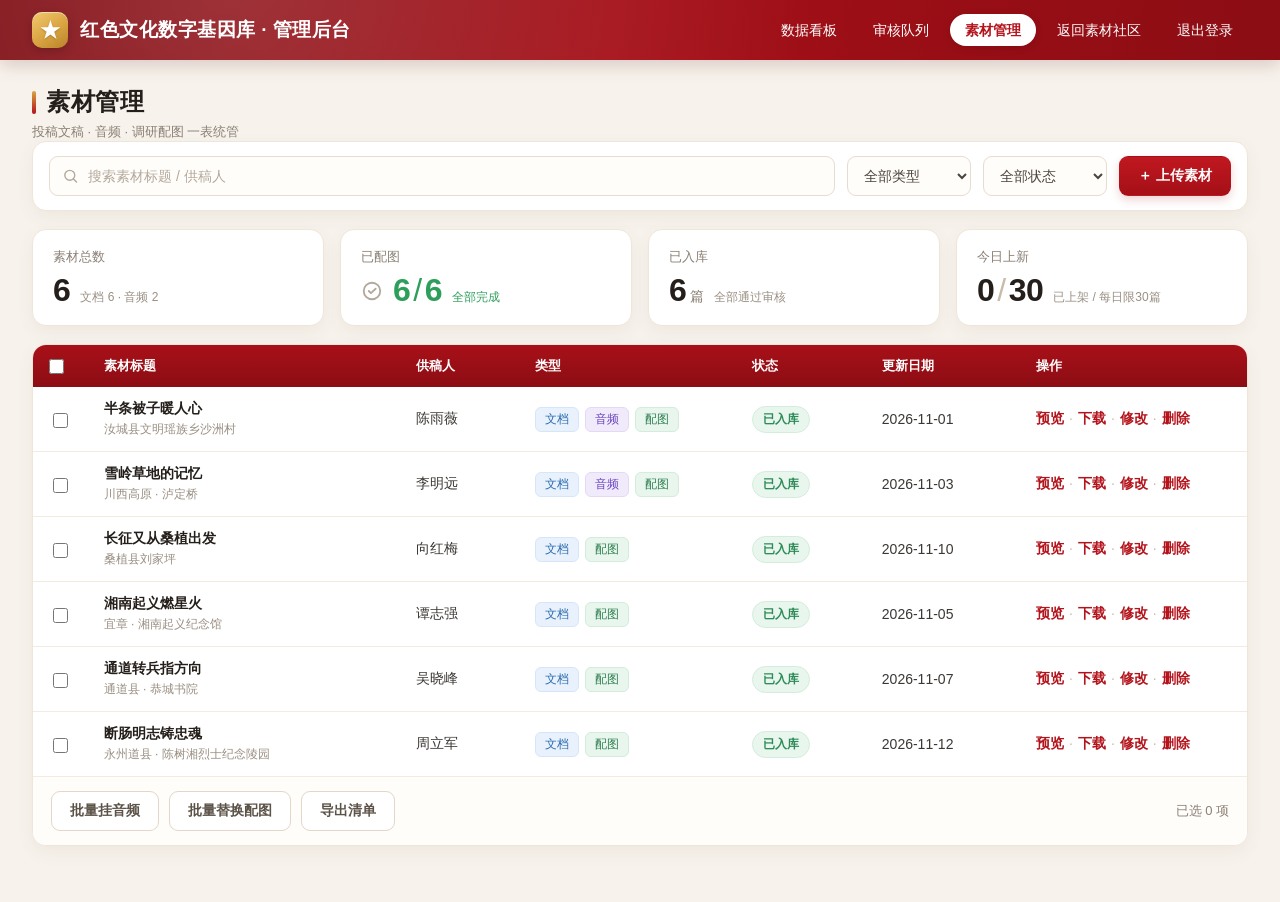
==== admin-materials.html @ f4196d47 "更新后台管理页" ====
<!DOCTYPE html>
<html lang="zh-CN">
<head>
  <meta charset="UTF-8">
  <meta name="viewport" content="width=device-width, initial-scale=1.0">
  <title>素材管理 · 管理后台 · 红色文化数字基因库</title>
  <link rel="stylesheet" href="css/common.css">
  <link rel="stylesheet" href="css/admin.css">
</head>
<body class="admin-body">
  <!-- 顶部导航 -->
  <header class="top-bar admin-top-bar">
    <div class="logo">
      <span class="logo-mark" aria-hidden="true">★</span>
      <span class="logo-text">红色文化数字基因库 · 管理后台</span>
    </div>
    <nav class="nav admin-nav" aria-label="后台导航">
      <a href="admin.html">数据看板</a>
      <a href="javascript:;" class="nav-placeholder" data-admin-notice="审核队列功能将在后续版本开放，暂不跳转页面。" aria-disabled="true" title="暂未开放">审核队列</a>
      <a href="admin-materials.html" class="active" aria-current="page">素材管理</a>
      <a href="index.html">返回素材社区</a>
      <a href="javascript:;" class="nav-placeholder" data-admin-notice="演示版免登录，无需退出。" aria-disabled="true" title="暂未开放">退出登录</a>
    </nav>
  </header>

  <main class="admin-main">
    <!-- 素材管理 -->
    <section id="materials" class="admin-section" aria-labelledby="materials-title">
      <div class="section-head">
        <div>
          <h1 id="materials-title">素材管理</h1>
          <p class="section-desc">投稿文稿 · 音频 · 调研配图 一表统管</p>
        </div>
      </div>

      <!-- 筛选工具栏 -->
      <div class="filter-bar" role="search" aria-label="素材筛选">
        <div class="filter-search">
          <svg class="filter-search-icon" viewBox="0 0 24 24" fill="none" stroke="currentColor"
               stroke-width="2" stroke-linecap="round" aria-hidden="true">
            <circle cx="11" cy="11" r="7"/>
            <path d="m16.5 16.5 4 4"/>
          </svg>
          <input id="material-search" name="keyword" type="search"
                 placeholder="搜索素材标题 / 供稿人" aria-label="搜索素材标题或供稿人" autocomplete="off">
        </div>
        <select id="material-type-filter" name="type" class="filter-select" aria-label="按素材类型筛选">
          <option value="all">全部类型</option>
          <option value="文档">文档</option>
          <option value="音频">音频</option>
          <option value="配图">配图</option>
        </select>
        <select id="material-status-filter" name="status" class="filter-select" aria-label="按素材状态筛选">
          <option value="all">全部状态</option>
          <option value="已入库">已入库</option>
          <option value="待审核">待审核</option>
        </select>
        <div class="filter-actions">
          <button type="button" class="btn btn-red" id="upload-open">＋ 上传素材</button>
        </div>
      </div>

      <!-- 概览卡 -->
      <section class="overview-grid" aria-label="素材概览">
        <article class="overview-card">
          <p class="overview-label">素材总数</p>
          <div class="overview-main">
            <p class="overview-value" id="overview-total">6</p>
            <p class="overview-note" id="overview-total-note">文档 6 · 音频 2</p>
          </div>
        </article>
        <article class="overview-card is-complete" id="overview-covered-card">
          <p class="overview-label">已配图</p>
          <div class="overview-main">
            <span class="overview-icon" aria-hidden="true">
              <svg viewBox="0 0 24 24" fill="none" stroke="currentColor" stroke-width="2"
                   stroke-linecap="round" stroke-linejoin="round">
                <circle cx="12" cy="12" r="9"/>
                <path d="m8.5 12 2.3 2.3L16 9.5"/>
              </svg>
            </span>
            <p class="overview-value"><span id="overview-covered-count">6</span><span class="overview-sep">/</span><span id="overview-covered-total">6</span></p>
            <p class="overview-note" id="overview-covered-note">全部完成</p>
          </div>
        </article>
        <article class="overview-card">
          <p class="overview-label">已入库</p>
          <div class="overview-main">
            <p class="overview-value"><span id="overview-stored">6</span><span class="overview-unit">篇</span></p>
            <p class="overview-note">全部通过审核</p>
          </div>
        </article>
        <article class="overview-card">
          <p class="overview-label">今日上新</p>
          <div class="overview-main">
            <p class="overview-value"><span id="overview-daily">0</span><span class="overview-sep">/</span>30</p>
            <p class="overview-note">已上架 / 每日限30篇</p>
          </div>
        </article>
      </section>

      <!-- 素材列表 -->
      <div class="list-panel">
        <div class="table-wrap">
          <table class="table list-table">
            <thead>
              <tr>
                <th scope="col" class="col-check">
                  <input type="checkbox" id="material-check-all" aria-label="全选素材">
                </th>
                <th scope="col" class="col-title">素材标题</th>
                <th scope="col" class="col-author">供稿人</th>
                <th scope="col" class="col-type">类型</th>
                <th scope="col" class="col-status">状态</th>
                <th scope="col" class="col-date">更新日期</th>
                <th scope="col" class="col-actions">操作</th>
              </tr>
            </thead>
            <!-- 静态示意数据，接入 js/admin.js 后由脚本覆盖 -->
            <tbody id="material-tbody">
              <tr data-id="1">
                <td class="col-check">
                  <input type="checkbox" class="row-check" aria-label="选择素材《半条被子暖人心》">
                </td>
                <td>
                  <span class="material-main">半条被子暖人心</span>
                  <span class="material-sub">汝城县文明瑶族乡沙洲村</span>
                </td>
                <td>陈雨薇</td>
                <td>
                  <span class="type-chip type-doc">文档</span>
                  <span class="type-chip type-audio">音频</span>
                  <span class="type-chip type-image">配图</span>
                </td>
                <td><span class="status-chip status-stored">已入库</span></td>
                <td>2026-11-01</td>
                <td class="row-actions">
                  <a href="detail.html?id=1" target="_blank" rel="noopener">预览</a>
                  <span class="action-sep" aria-hidden="true">·</span>
                  <a href="assets/docs/01_bantiaobeizi.doc">下载</a>
                </td>
              </tr>
              <tr data-id="2">
                <td class="col-check">
                  <input type="checkbox" class="row-check" aria-label="选择素材《雪岭草地的记忆》">
                </td>
                <td>
                  <span class="material-main">雪岭草地的记忆</span>
                  <span class="material-sub">川西高原 · 泸定桥</span>
                </td>
                <td>李明远</td>
                <td>
                  <span class="type-chip type-doc">文档</span>
                  <span class="type-chip type-audio">音频</span>
                  <span class="type-chip type-image">配图</span>
                </td>
                <td><span class="status-chip status-stored">已入库</span></td>
                <td>2026-11-03</td>
                <td class="row-actions">
                  <a href="detail.html?id=2" target="_blank" rel="noopener">预览</a>
                  <span class="action-sep" aria-hidden="true">·</span>
                  <a href="assets/docs/02_ludingqiao.docx">下载</a>
                </td>
              </tr>
              <tr data-id="3">
                <td class="col-check">
                  <input type="checkbox" class="row-check" aria-label="选择素材《长征又从桑植出发》">
                </td>
                <td>
                  <span class="material-main">长征又从桑植出发</span>
                  <span class="material-sub">桑植县刘家坪</span>
                </td>
                <td>向红梅</td>
                <td>
                  <span class="type-chip type-doc">文档</span>
                  <span class="type-chip type-image">配图</span>
                </td>
                <td><span class="status-chip status-stored">已入库</span></td>
                <td>2026-11-10</td>
                <td class="row-actions">
                  <a href="detail.html?id=3" target="_blank" rel="noopener">预览</a>
                  <span class="action-sep" aria-hidden="true">·</span>
                  <a href="assets/docs/03_sangzhi.docx">下载</a>
                </td>
              </tr>
              <tr data-id="4">
                <td class="col-check">
                  <input type="checkbox" class="row-check" aria-label="选择素材《湘南起义燃星火》">
                </td>
                <td>
                  <span class="material-main">湘南起义燃星火</span>
                  <span class="material-sub">宜章 · 湘南起义纪念馆</span>
                </td>
                <td>谭志强</td>
                <td>
                  <span class="type-chip type-doc">文档</span>
                  <span class="type-chip type-image">配图</span>
                </td>
                <td><span class="status-chip status-stored">已入库</span></td>
                <td>2026-11-05</td>
                <td class="row-actions">
                  <a href="detail.html?id=4" target="_blank" rel="noopener">预览</a>
                  <span class="action-sep" aria-hidden="true">·</span>
                  <a href="assets/docs/04_xiangnan.docx">下载</a>
                </td>
              </tr>
              <tr data-id="5">
                <td class="col-check">
                  <input type="checkbox" class="row-check" aria-label="选择素材《通道转兵指方向》">
                </td>
                <td>
                  <span class="material-main">通道转兵指方向</span>
                  <span class="material-sub">通道县 · 恭城书院</span>
                </td>
                <td>吴晓峰</td>
                <td>
                  <span class="type-chip type-doc">文档</span>
                  <span class="type-chip type-image">配图</span>
                </td>
                <td><span class="status-chip status-stored">已入库</span></td>
                <td>2026-11-07</td>
                <td class="row-actions">
                  <a href="detail.html?id=5" target="_blank" rel="noopener">预览</a>
                  <span class="action-sep" aria-hidden="true">·</span>
                  <a href="assets/docs/05_tongdao.docx">下载</a>
                </td>
              </tr>
              <tr data-id="6">
                <td class="col-check">
                  <input type="checkbox" class="row-check" aria-label="选择素材《断肠明志铸忠魂》">
                </td>
                <td>
                  <span class="material-main">断肠明志铸忠魂</span>
                  <span class="material-sub">永州道县 · 陈树湘烈士纪念陵园</span>
                </td>
                <td>周立军</td>
                <td>
                  <span class="type-chip type-doc">文档</span>
                  <span class="type-chip type-image">配图</span>
                </td>
                <td><span class="status-chip status-stored">已入库</span></td>
                <td>2026-11-12</td>
                <td class="row-actions">
                  <a href="detail.html?id=6" target="_blank" rel="noopener">预览</a>
                  <span class="action-sep" aria-hidden="true">·</span>
                  <a href="assets/docs/06_chenshuxiang.docx">下载</a>
                </td>
              </tr>
            </tbody>
          </table>
        </div>

        <div class="list-footer">
          <div class="bulk-actions">
            <button type="button" class="btn btn-outline" id="batch-audio">批量挂音频</button>
            <button type="button" class="btn btn-outline" id="batch-cover">批量替换配图</button>
            <button type="button" class="btn btn-outline" id="export-list">导出清单</button>
          </div>
          <span class="selection-count" id="selected-count" aria-live="polite">已选 0 项</span>
        </div>
      </div>
    </section>
  </main>

  <!-- 上传素材弹窗 -->
  <div class="modal" id="upload-modal" hidden>
    <div class="modal-backdrop" data-close-modal></div>
    <div class="modal-dialog" role="dialog" aria-modal="true" aria-labelledby="upload-modal-title">
      <div class="modal-head">
        <h2 id="upload-modal-title">上传素材</h2>
        <button type="button" class="modal-close" id="upload-close" aria-label="关闭上传素材弹窗">×</button>
      </div>

      <form class="modal-body upload-form" id="upload-form" novalidate>
        <div class="form-grid">
          <div class="form-field form-field-full">
            <label for="upload-title">标题</label>
            <input id="upload-title" name="title" type="text" maxlength="60" placeholder="请输入素材标题" aria-describedby="upload-title-error">
            <p class="field-error" id="upload-title-error" role="alert" hidden></p>
          </div>

          <div class="form-field">
            <label for="upload-author">供稿人</label>
            <input id="upload-author" name="author" type="text" maxlength="30" placeholder="请输入供稿人姓名">
          </div>

          <div class="form-field">
            <label for="upload-series">系列</label>
            <input id="upload-series" name="series" type="text" maxlength="30" placeholder="如：革命文物系列">
          </div>

          <div class="form-field">
            <label for="upload-date">日期</label>
            <input id="upload-date" name="date" type="date">
          </div>

          <div class="form-field">
            <label for="upload-location">地点</label>
            <input id="upload-location" name="location" type="text" maxlength="60" placeholder="请输入素材所在地点">
          </div>

          <div class="form-field form-field-full">
            <label for="upload-tags">标签</label>
            <input id="upload-tags" name="tags" type="text" maxlength="100"
                   placeholder="多个标签用逗号分隔，如：长征, 旧址">
          </div>

          <div class="form-field form-field-full">
            <label for="upload-intro">简介</label>
            <textarea id="upload-intro" name="intro" rows="4" maxlength="2000"
                      placeholder="请填写素材简介"></textarea>
          </div>

          <div class="form-field form-field-full">
            <label for="upload-cover">配图</label>
            <input id="upload-cover" name="cover" type="file" accept="image/*" aria-describedby="upload-cover-error">
            <p class="field-hint">支持 JPG、PNG 等图片格式，单文件不超过 20MB；列表使用压缩封面，原图另存用于下载。</p>
            <p class="field-error" id="upload-cover-error" role="alert" hidden></p>
            <div class="cover-preview" id="upload-cover-preview" hidden>
              <img id="upload-cover-image" alt="素材配图预览">
            </div>
          </div>

          <fieldset class="form-field form-field-full type-options">
            <legend>类型</legend>
            <label class="type-option">
              <input type="checkbox" id="upload-type-doc" name="type" value="文档">
              文档
            </label>
            <label class="type-option">
              <input type="checkbox" id="upload-type-audio" name="type" value="音频">
              音频
            </label>
            <label class="type-option">
              <input type="checkbox" id="upload-type-image" name="type" value="配图">
              配图
            </label>
          </fieldset>

          <div class="form-field form-field-full" id="upload-audio-field" hidden>
            <label for="upload-audio">音频附件</label>
            <input id="upload-audio" name="audio" type="file" accept="audio/*"
                   aria-describedby="upload-audio-hint upload-audio-error">
            <p class="field-hint" id="upload-audio-hint">支持 MP3、WAV 等音频，单文件不超过 20MB；音频仅上传存储，暂不提供后台下载。</p>
            <p class="attachment-current" id="upload-audio-current" hidden></p>
            <p class="field-error" id="upload-audio-error" role="alert" hidden></p>
          </div>

          <div class="form-field form-field-full" id="upload-doc-field" hidden>
            <label for="upload-doc">文档附件</label>
            <input id="upload-doc" name="doc" type="file"
                   accept=".doc,.docx,.pdf,.txt,.md,.ppt,.pptx,.xls,.xlsx"
                   aria-describedby="upload-doc-hint upload-doc-error">
            <p class="field-hint" id="upload-doc-hint">支持 DOC/DOCX、PDF、TXT 等文档，单文件不超过 20MB。</p>
            <p class="attachment-current" id="upload-doc-current" hidden></p>
            <p class="field-error" id="upload-doc-error" role="alert" hidden></p>
          </div>
        </div>

        <p class="form-error" id="upload-error" role="alert" hidden></p>

        <div class="modal-actions">
          <button type="button" class="btn btn-outline" id="upload-cancel">取消</button>
          <button type="submit" class="btn btn-green" id="upload-submit">确认上传</button>
        </div>
      </form>
    </div>
  </div>

  <script src="js/data.js"></script>
  <script src="js/front-common.js"></script>
  <script src="js/admin.js"></script>
</body>
</html>
---- css/common.css ----
/* ============================================
   红色文化数字基因库 · 公共样式
   前台首页 / 详情页 / 管理后台 共用本文件
   配色、字号、卡片样式统一在此修改
   ============================================ */

:root {
  /* 主色（参考图深红标题栏） */
  --main-red: #b3131b;
  --main-red-dark: #8c0d14;
  --gold: #d9a441;
  /* 背景 */
  --bg: #f7f3ec;
  --card-bg: #ffffff;
  --tag-bg: #fbe9ea;
  --tag-text: #b3131b;
  /* 文字 */
  --text-main: #2b2b2b;
  --text-sub: #7a7a7a;
  /* 按钮 */
  --btn-green: #2e9e5b;
  --border: #e8e0d4;
  /* 圆角与间距 */
  --radius: 12px;
  --radius-sm: 8px;
  /* 字号 */
  --font-title: 22px;
  --font-subtitle: 16px;
  --font-body: 14px;
  --font-tag: 12px;
}

* { margin: 0; padding: 0; box-sizing: border-box; }

body {
  font-family: "Microsoft YaHei", "PingFang SC", sans-serif;
  background: var(--bg);
  color: var(--text-main);
  font-size: var(--font-body);
}

/* 顶部导航栏（红底） */
.top-bar {
  background: linear-gradient(90deg, var(--main-red-dark), var(--main-red));
  color: #fff;
  padding: 16px 32px;
  display: flex;
  align-items: center;
  justify-content: space-between;
}
.top-bar .logo {
  display: flex;
  align-items: center;
  gap: 10px;
  font-size: var(--font-title);
  font-weight: bold;
}
.top-bar .nav { display: flex; gap: 28px; }
.top-bar .nav a { color: #fff; text-decoration: none; font-size: var(--font-subtitle); }
.top-bar .nav a.active {
  background: rgba(255,255,255,.18);
  border-radius: 20px;
  padding: 6px 16px;
}

/* 通用卡片 */
.card {
  background: var(--card-bg);
  border-radius: var(--radius);
  box-shadow: 0 2px 10px rgba(0,0,0,.06);
  overflow: hidden;
}

/* 素材卡片 */
.material-card { cursor: pointer; }
.material-card .cover { width: 100%; height: 180px; object-fit: cover; }
.material-card .info { padding: 12px 14px; }
.material-card .title { font-size: var(--font-subtitle); font-weight: bold; margin-bottom: 8px; }
.material-card .tags { display: flex; gap: 6px; flex-wrap: wrap; margin-bottom: 8px; }
.material-card .tag {
  background: var(--tag-bg);
  color: var(--tag-text);
  font-size: var(--font-tag);
  padding: 3px 10px;
  border-radius: var(--radius-sm);
}
.material-card .meta { color: var(--text-sub); font-size: var(--font-tag); display: flex; gap: 14px; }

/* 按钮 */
.btn { border: none; border-radius: var(--radius-sm); padding: 10px 20px; cursor: pointer; font-size: var(--font-body); }
.btn-red { background: var(--main-red); color: #fff; }
.btn-green { background: var(--btn-green); color: #fff; }
.btn-gold { background: var(--gold); color: #fff; }

/* 表格（后台素材管理） */
.table { width: 100%; border-collapse: collapse; background: var(--card-bg); border-radius: var(--radius); overflow: hidden; }
.table th { background: var(--main-red); color: #fff; padding: 12px; font-size: var(--font-body); }
.table td { padding: 12px; border-bottom: 1px solid var(--border); }
---- css/admin.css ----
/* ============================================
   红色文化数字基因库 · 管理后台样式
   数据看板 admin.html / 素材管理 admin-materials.html 共用
   配色变量优先复用 css/common.css
   ============================================ */

:root {
  --admin-ink: #241f1b;
  --admin-text: #3b3733;
  --admin-muted: #8a7f74;
  --admin-line: #f2ebe2;
  --admin-panel-border: #efe6da;
  --admin-soft-bg: #fffdfa;
  --admin-shadow: 0 6px 18px rgba(90, 40, 20, .06);
}

/* ---------- 页面基础 ---------- */
.admin-body {
  background: var(--bg);
  color: var(--admin-text);
  -webkit-font-smoothing: antialiased;
}

/* ---------- 顶部导航 ---------- */
.admin-top-bar {
  position: sticky;
  top: 0;
  z-index: 30;
  padding: 12px 32px;
  gap: 24px;
  background:
    radial-gradient(circle at 18% -40%, rgba(255, 255, 255, .16), transparent 55%),
    linear-gradient(100deg, #7c0910 0%, #a50f17 48%, #8c0d14 100%);
  box-shadow: 0 4px 18px rgba(90, 10, 16, .2);
}

.admin-top-bar .logo {
  min-width: 0;
  gap: 12px;
  font-size: 19px;
  font-weight: 700;
  letter-spacing: .5px;
}

.logo-mark {
  flex: none;
  display: grid;
  place-items: center;
  width: 36px;
  height: 36px;
  border-radius: 10px;
  background: linear-gradient(145deg, #f2c96f, #d9a441 55%, #b8842a);
  color: #fff;
  font-size: 20px;
  line-height: 1;
  text-shadow: 0 1px 2px rgba(120, 70, 0, .38);
  box-shadow: 0 3px 8px rgba(0, 0, 0, .18), inset 0 1px 0 rgba(255, 255, 255, .45);
}

.logo-text {
  overflow: hidden;
  white-space: nowrap;
  text-overflow: ellipsis;
}

.admin-top-bar .admin-nav {
  align-items: center;
  gap: 6px;
  flex-wrap: wrap;
}

.admin-top-bar .admin-nav a {
  padding: 8px 15px;
  border-radius: 999px;
  color: #fff;
  font-size: 14px;
  line-height: 1.2;
  transition: background .18s ease, color .18s ease;
}

.admin-top-bar .admin-nav a:hover {
  background: rgba(255, 255, 255, .14);
}

.admin-top-bar .admin-nav a.active {
  padding: 8px 15px;
  background: #fff;
  color: var(--main-red);
  font-weight: 700;
  box-shadow: 0 2px 8px rgba(0, 0, 0, .12);
}

.admin-nav .nav-placeholder {
  color: #fff;
  opacity: 1;
  cursor: default;
}

/* ---------- 主内容容器 ---------- */
.admin-main {
  width: 100%;
  max-width: 1280px;
  margin: 0 auto;
  padding: 28px 32px 56px;
}

.admin-section + .admin-section {
  margin-top: 34px;
}

.section-head {
  display: flex;
  align-items: flex-end;
  justify-content: space-between;
  gap: 16px;
}

.section-head h1,
.section-head h2 {
  position: relative;
  padding-left: 14px;
  font-size: 24px;
  font-weight: 800;
  line-height: 1.2;
  letter-spacing: .5px;
  color: var(--admin-ink);
}

.section-head h1::before,
.section-head h2::before {
  content: "";
  position: absolute;
  left: 0;
  top: 3px;
  bottom: 3px;
  width: 4px;
  border-radius: 3px;
  background: linear-gradient(180deg, var(--gold), var(--main-red));
}

.section-desc {
  margin-top: 6px;
  color: var(--admin-muted);
  font-size: 13px;
}

/* ---------- 指标卡（数据看板） ---------- */
.stat-grid {
  display: grid;
  grid-template-columns: repeat(4, minmax(0, 1fr));
  gap: 16px;
  margin: 18px 0 20px;
}

.stat-card {
  display: flex;
  align-items: center;
  gap: 14px;
  min-height: 98px;
  padding: 18px;
  background: #fff;
  border: 1px solid var(--admin-panel-border);
  border-radius: 14px;
  box-shadow: var(--admin-shadow);
}

.stat-icon {
  flex: none;
  display: grid;
  place-items: center;
  width: 46px;
  height: 46px;
  border-radius: 13px;
  color: #fff;
  box-shadow: inset 0 -2px 0 rgba(0, 0, 0, .1);
}

.stat-icon svg {
  width: 24px;
  height: 24px;
}

.icon-red { background: linear-gradient(145deg, #d32b31, #a50f17); }
.icon-gold { background: linear-gradient(145deg, #e9bb5e, #d9a441); }
.icon-green { background: linear-gradient(145deg, #3aa968, #24824d); }
.icon-blue { background: linear-gradient(145deg, #3b82c4, #2b6cb0); }
.icon-flame { background: linear-gradient(145deg, #f2c96f, #d9a441); }

.stat-body {
  min-width: 0;
}

.stat-value {
  font-size: 30px;
  font-weight: 800;
  line-height: 1.05;
  letter-spacing: -.5px;
  color: var(--admin-ink);
  font-variant-numeric: tabular-nums;
}

.stat-value-title {
  display: -webkit-box;
  overflow: hidden;
  -webkit-line-clamp: 2;
  -webkit-box-orient: vertical;
  font-size: 17px;
  font-weight: 700;
  line-height: 1.35;
  letter-spacing: 0;
}

.stat-label {
  margin-top: 6px;
  color: var(--admin-muted);
  font-size: 12.5px;
}

/* ---------- 看板主体 ---------- */
.dashboard-grid {
  display: grid;
  grid-template-columns: minmax(0, 1fr) 272px;
  gap: 18px;
  align-items: stretch;
}

.dashboard-side {
  display: grid;
  gap: 18px;
  min-width: 0;
  height: 100%;
}

.panel-chart {
  display: flex;
  flex-direction: column;
  height: 100%;
}

.panel-chart .chart-box {
  flex: 1 1 auto;
  display: flex;
  flex-direction: column;
  align-items: center;
  justify-content: center;
  gap: 14px;
  min-height: 0;
  padding: 12px 12px 16px;
}

.panel-chart .chart-box svg {
  width: 200px;
  height: 200px;
}

.panel-chart .chart-legend {
  display: flex;
  flex-wrap: wrap;
  justify-content: center;
  gap: 6px 14px;
}

/* ---------- 白色面板 ---------- */
.panel {
  overflow: hidden;
  background: #fff;
  border: 1px solid var(--admin-panel-border);
  border-radius: 14px;
  box-shadow: var(--admin-shadow);
}

.panel-head {
  display: flex;
  align-items: center;
  justify-content: space-between;
  gap: 12px;
  padding: 15px 20px;
  border-bottom: 1px solid var(--admin-line);
}

.panel-title {
  position: relative;
  padding-left: 12px;
  font-size: 16px;
  font-weight: 800;
  color: var(--admin-ink);
}

.panel-title::before {
  content: "";
  position: absolute;
  left: 0;
  top: 50%;
  width: 4px;
  height: 15px;
  border-radius: 2px;
  background: var(--main-red);
  transform: translateY(-50%);
}

.panel-note {
  color: var(--admin-muted);
  font-size: 12px;
}

/* ---------- 表格 ---------- */
.table-wrap {
  overflow-x: auto;
  -webkit-overflow-scrolling: touch;
}

.admin-body .table {
  width: 100%;
  border-collapse: collapse;
  border-radius: 0;
  background: #fff;
  overflow: visible;
}

.admin-body .table th {
  padding: 12px 16px;
  border: none;
  background: linear-gradient(180deg, #a81018, #8c0d14);
  color: #fff;
  font-size: 13px;
  font-weight: 600;
  text-align: left;
  white-space: nowrap;
}

.admin-body .table td {
  padding: 13px 16px;
  border-bottom: 1px solid var(--admin-line);
  color: var(--admin-text);
  font-size: 14px;
  vertical-align: middle;
}

.admin-body .table tbody tr:last-child td {
  border-bottom: none;
}

.admin-body .table tbody tr:hover {
  background: #fdf8f1;
}

.admin-body .table .num {
  text-align: center;
  font-variant-numeric: tabular-nums;
}

/* 热度表 */
.hot-table {
  min-width: 620px;
}

.hot-table .col-rank {
  width: 84px;
}

.hot-table .col-title {
  width: 42%;
}

.admin-body .table.hot-table th {
  padding: 15px 18px;
  font-size: 14px;
}

.admin-body .table.hot-table td {
  padding: 17px 18px;
  font-size: 15px;
}

.admin-body .table.hot-table .num {
  font-size: 15px;
}

.admin-body .table.hot-table .rank {
  color: #6f665d;
  font-weight: 600;
  white-space: nowrap;
}

.admin-body .table.hot-table .rank-top {
  color: var(--main-red);
  font-weight: 800;
}

.hot-title-cell {
  color: var(--admin-ink);
  font-weight: 600;
  white-space: nowrap;
}

.heat-value {
  color: #c2410c;
  font-weight: 800;
}

.th-flame {
  display: inline-flex;
  align-items: center;
  margin-right: 4px;
  color: #ffd28a;
  vertical-align: -2px;
}

.th-flame svg {
  width: 13px;
  height: 13px;
}

.trophy-icon {
  width: 19px;
  height: 19px;
  margin-left: 6px;
  color: var(--gold);
  vertical-align: -3px;
}

/* ---------- 图表 ---------- */
.chart-box {
  padding: 16px 16px 18px;
}

.chart-box svg text {
  font-family: inherit;
}

.chart-donut {
  display: flex;
  align-items: center;
  justify-content: center;
  gap: 12px;
  flex-wrap: wrap;
}

.chart-donut svg {
  flex: none;
  width: 160px;
  height: 160px;
}

.donut-track {
  fill: none;
  stroke: #f4ece2;
  stroke-width: 22;
}

.donut-seg {
  fill: none;
  stroke-width: 22;
  transform: rotate(-90deg);
  transform-origin: 90px 90px;
}

.donut-doc { stroke: var(--main-red); }
.donut-audio { stroke: var(--gold); }
.donut-image { stroke: var(--btn-green); }

.donut-center-main {
  fill: var(--admin-ink);
  font-size: 18px;
  font-weight: 800;
}

.donut-center-sub {
  fill: #9a8f83;
  font-size: 11px;
}

.chart-legend {
  display: grid;
  gap: 8px;
  margin: 0;
  padding: 0;
  list-style: none;
  color: #6f665d;
  font-size: 12px;
}

.chart-legend li {
  display: flex;
  align-items: center;
  gap: 7px;
}

.chart-legend b {
  margin-left: 2px;
  color: var(--admin-ink);
}

.legend-dot {
  display: inline-block;
  width: 8px;
  height: 8px;
  border-radius: 3px;
}

.chart-note {
  margin: 0;
  padding: 0 16px 14px;
  color: #9a8f83;
  font-size: 12px;
  line-height: 1.55;
}

.dot-doc { background: var(--main-red); }
.dot-audio { background: var(--gold); }
.dot-image { background: var(--btn-green); }

/* ---------- 素材管理：概览卡 ---------- */
.overview-grid {
  display: grid;
  grid-template-columns: repeat(4, minmax(0, 1fr));
  gap: 16px;
  margin: 0 0 18px;
}

.overview-card {
  padding: 18px 20px;
  background: #fff;
  border: 1px solid var(--admin-panel-border);
  border-radius: 14px;
  box-shadow: var(--admin-shadow);
}

.overview-label {
  color: var(--admin-muted);
  font-size: 13px;
}

.overview-main {
  display: flex;
  align-items: baseline;
  flex-wrap: wrap;
  gap: 10px;
  margin-top: 8px;
}

.overview-value {
  color: var(--admin-ink);
  font-size: 32px;
  font-weight: 800;
  line-height: 1.05;
  letter-spacing: -.5px;
  font-variant-numeric: tabular-nums;
}

.overview-icon {
  display: inline-flex;
  align-self: center;
  width: 22px;
  height: 22px;
  color: #b3a89b;
}

.overview-icon svg {
  width: 100%;
  height: 100%;
}

.overview-sep {
  margin: 0 3px;
  color: #c9bbaa;
  font-weight: 500;
}

.overview-unit {
  margin-left: 4px;
  color: var(--admin-muted);
  font-size: 14px;
  font-weight: 500;
}

.overview-note {
  color: #9a8f83;
  font-size: 12px;
}

.is-complete .overview-value,
.is-complete .overview-sep,
.is-complete .overview-note {
  color: var(--btn-green);
}

/* ---------- 素材管理：筛选栏 ---------- */
.filter-bar {
  display: flex;
  align-items: center;
  gap: 12px;
  flex-wrap: wrap;
  margin-bottom: 18px;
  padding: 14px 16px;
  background: #fff;
  border: 1px solid var(--admin-panel-border);
  border-radius: 14px;
  box-shadow: var(--admin-shadow);
}

.filter-search {
  position: relative;
  flex: 1 1 320px;
  min-width: 220px;
}

.filter-search-icon {
  position: absolute;
  left: 13px;
  top: 50%;
  width: 17px;
  height: 17px;
  color: #b3a89b;
  transform: translateY(-50%);
  pointer-events: none;
}

.filter-search input {
  width: 100%;
  height: 40px;
  padding: 0 14px 0 38px;
  border: 1px solid #e6dcd0;
  border-radius: 9px;
  background: var(--admin-soft-bg);
  color: var(--admin-text);
  font-size: 14px;
  font-family: inherit;
  outline: none;
  transition: border-color .18s ease, box-shadow .18s ease;
}

.filter-search input::placeholder {
  color: #b3a89b;
}

.filter-search input:focus {
  border-color: var(--main-red);
  box-shadow: 0 0 0 3px rgba(179, 19, 27, .1);
}

.filter-select {
  height: 40px;
  min-width: 124px;
  padding: 0 12px;
  border: 1px solid #e6dcd0;
  border-radius: 9px;
  background: var(--admin-soft-bg);
  color: #4b443c;
  font-size: 14px;
  font-family: inherit;
  cursor: pointer;
  outline: none;
  transition: border-color .18s ease, box-shadow .18s ease;
}

.filter-select:focus {
  border-color: var(--main-red);
  box-shadow: 0 0 0 3px rgba(179, 19, 27, .1);
}

.filter-actions {
  display: flex;
  margin-left: auto;
}

/* ---------- 素材管理：列表 ---------- */
.list-panel {
  overflow: hidden;
  background: #fff;
  border: 1px solid var(--admin-panel-border);
  border-radius: 14px;
  box-shadow: var(--admin-shadow);
}

.list-table {
  min-width: 1000px;
  table-layout: fixed;
}

.col-check {
  width: 52px;
  text-align: center;
}

.col-title {
  /* 约占表格总宽 30%（含勾选列 52px），供稿人表头从 30% 处开始 */
  width: 25.7%;
}

.col-author {
  width: 9.8%;
}

.col-type {
  /* 三枚标签同排预留 176px 内容宽度 */
  width: 17.9%;
}

.col-status {
  width: 10.7%;
}

.col-date {
  width: 12.7%;
}

.col-actions {
  /* 预览 · 下载 · 修改 · 删除 四项单行 */
  width: 18.7%;
}

.col-check input {
  width: 15px;
  height: 15px;
  margin: 0;
  accent-color: var(--main-red);
  cursor: pointer;
  vertical-align: middle;
}

.material-main {
  display: block;
  color: var(--admin-ink);
  font-weight: 600;
  overflow-wrap: anywhere;
}

.material-sub {
  display: block;
  margin-top: 3px;
  color: #9a8f83;
  font-size: 12px;
  overflow-wrap: anywhere;
}

.type-chip {
  display: inline-flex;
  align-items: center;
  margin: 2px 6px 2px 0;
  padding: 3px 9px;
  border: 1px solid transparent;
  border-radius: 6px;
  font-size: 12px;
  font-weight: 500;
  line-height: 1.4;
  white-space: nowrap;
}

.type-chip:last-child {
  margin-right: 0;
}

.type-doc {
  background: #e9f2fc;
  border-color: #d6e6fa;
  color: #2b6cb0;
}

.type-audio {
  background: #f1eafb;
  border-color: #e4d8f7;
  color: #6b46c1;
}

.type-image {
  background: #e8f6ee;
  border-color: #d3ecdc;
  color: #2e7d4f;
}

.status-chip {
  display: inline-flex;
  align-items: center;
  padding: 4px 10px;
  border: 1px solid transparent;
  border-radius: 999px;
  font-size: 12px;
  font-weight: 600;
  white-space: nowrap;
}

.status-stored {
  background: #e8f6ee;
  border-color: #d3ecdc;
  color: #2e8b57;
}

.status-pending {
  background: #fdf3e3;
  border-color: #f5e3c3;
  color: #b7791f;
}

.row-actions {
  white-space: nowrap;
}

.row-actions a {
  color: var(--main-red);
  font-weight: 600;
  text-decoration: none;
}

.row-actions a:hover {
  text-decoration: underline;
}

.action-sep {
  margin: 0 5px;
  color: #c9bbaa;
}

.action-disabled {
  color: #b9ada0;
  cursor: not-allowed;
}

.empty-row td {
  padding: 34px 16px;
  text-align: center;
  color: #9a8f83;
}

.list-footer {
  display: flex;
  align-items: center;
  justify-content: space-between;
  gap: 14px;
  padding: 14px 18px;
  border-top: 1px solid var(--admin-line);
  background: var(--admin-soft-bg);
}

.bulk-actions {
  display: flex;
  gap: 10px;
  flex-wrap: wrap;
}

.selection-count {
  color: var(--admin-muted);
  font-size: 13px;
  white-space: nowrap;
}

/* ---------- 按钮 ---------- */
.admin-body .btn {
  padding: 10px 18px;
  border: 1px solid transparent;
  border-radius: 9px;
  font-size: 14px;
  font-weight: 600;
  font-family: inherit;
  transition: background .18s ease, border-color .18s ease, color .18s ease, box-shadow .18s ease;
}

.admin-body .btn-red {
  background: linear-gradient(180deg, #c01820, #a50f17);
  color: #fff;
  box-shadow: 0 4px 10px rgba(165, 15, 23, .18);
}

.admin-body .btn-red:hover {
  background: linear-gradient(180deg, #cf1d26, #b3131b);
}

.admin-body .btn-green {
  background: linear-gradient(180deg, #39a96a, #2e8f56);
  color: #fff;
}

.admin-body .btn-green:hover {
  background: linear-gradient(180deg, #42b675, #2e9e5b);
}

.admin-body .btn-outline {
  background: #fff;
  border-color: #e2d7c8;
  color: #5b5248;
}

.admin-body .btn-outline:hover {
  border-color: var(--main-red);
  background: #fff8f7;
  color: var(--main-red);
}

.admin-body .btn:focus-visible,
.filter-select:focus-visible,
.modal-close:focus-visible {
  outline: 2px solid rgba(179, 19, 27, .45);
  outline-offset: 2px;
}

/* ---------- 上传素材弹窗 ---------- */
.modal {
  position: fixed;
  inset: 0;
  z-index: 100;
  display: flex;
  align-items: center;
  justify-content: center;
  padding: 24px;
}

.modal[hidden] {
  display: none;
}

.modal-backdrop {
  position: absolute;
  inset: 0;
  background: rgba(35, 12, 10, .55);
  -webkit-backdrop-filter: blur(2px);
  backdrop-filter: blur(2px);
}

.modal-dialog {
  position: relative;
  width: min(660px, 100%);
  max-height: 90vh;
  overflow: auto;
  background: #fff;
  border-radius: 16px;
  box-shadow: 0 28px 70px rgba(0, 0, 0, .3);
}

.modal-head {
  position: sticky;
  top: 0;
  z-index: 1;
  display: flex;
  align-items: center;
  justify-content: space-between;
  gap: 12px;
  padding: 18px 22px;
  background: #fff;
  border-bottom: 1px solid var(--admin-line);
}

.modal-head h2 {
  color: var(--admin-ink);
  font-size: 18px;
  font-weight: 800;
}

.modal-close {
  width: 32px;
  height: 32px;
  border: none;
  border-radius: 8px;
  background: #f6efe6;
  color: #7a7066;
  font-size: 20px;
  line-height: 1;
  cursor: pointer;
  transition: background .18s ease, color .18s ease;
}

.modal-close:hover {
  background: #f0e2e0;
  color: var(--main-red);
}

.modal-body {
  padding: 20px 22px 22px;
}

.form-grid {
  display: grid;
  grid-template-columns: repeat(2, minmax(0, 1fr));
  gap: 14px 16px;
}

.form-field {
  display: flex;
  flex-direction: column;
  gap: 6px;
  min-width: 0;
}

.form-field-full {
  grid-column: 1 / -1;
}

.form-field > label:not(.type-option) {
  color: #5b5248;
  font-size: 13px;
  font-weight: 600;
}

.form-field input[type="text"],
.form-field input[type="date"],
.form-field input[type="file"],
.form-field textarea {
  width: 100%;
  height: 40px;
  padding: 0 12px;
  border: 1px solid #e6dcd0;
  border-radius: 9px;
  background: var(--admin-soft-bg);
  color: var(--admin-text);
  font-size: 14px;
  font-family: inherit;
  outline: none;
  transition: border-color .18s ease, box-shadow .18s ease;
}

.form-field textarea {
  height: auto;
  min-height: 104px;
  padding: 10px 12px;
  line-height: 1.6;
  resize: vertical;
}

.form-field input[type="file"] {
  height: auto;
  padding: 9px 10px;
  border-style: dashed;
  background: #fbf7f0;
  cursor: pointer;
}

.form-field input:focus,
.form-field textarea:focus {
  border-color: var(--main-red);
  box-shadow: 0 0 0 3px rgba(179, 19, 27, .1);
}

.field-hint {
  margin: 0;
  color: #9a8f83;
  font-size: 12px;
}

.field-error {
  margin: 0;
  color: #b3131b;
  font-size: 12px;
  line-height: 1.5;
}

.field-error[hidden] {
  display: none;
}

.form-field[hidden] {
  display: none;
}

.attachment-current {
  margin: 0;
  color: #6f665d;
  font-size: 12px;
  line-height: 1.5;
  overflow-wrap: anywhere;
}

.attachment-current[hidden] {
  display: none;
}

.form-field input.is-invalid,
.form-field textarea.is-invalid {
  border-color: #b3131b;
  box-shadow: 0 0 0 3px rgba(179, 19, 27, .1);
}

.cover-preview {
  width: 160px;
  height: 104px;
  margin-top: 2px;
  overflow: hidden;
  border: 1px solid #e6dcd0;
  border-radius: 10px;
  background: #fbf7f0;
}

.cover-preview[hidden] {
  display: none;
}

.cover-preview img {
  display: block;
  width: 100%;
  height: 100%;
  object-fit: cover;
}

.form-error {
  margin: 12px 0 0;
  padding: 9px 12px;
  border: 1px solid #f0c9cc;
  border-radius: 8px;
  background: #fdf0f1;
  color: #b3131b;
  font-size: 13px;
  line-height: 1.5;
}

.form-error[hidden] {
  display: none;
}

.type-options {
  display: flex;
  flex-direction: row;
  flex-wrap: wrap;
  align-items: center;
  gap: 14px 22px;
  margin: 0;
  padding: 11px 14px;
  border: 1px solid #e6dcd0;
  border-radius: 10px;
  background: var(--admin-soft-bg);
}

.type-options legend {
  padding: 0 6px;
  color: #5b5248;
  font-size: 13px;
  font-weight: 600;
}

.type-option {
  display: inline-flex;
  align-items: center;
  gap: 7px;
  color: #4b443c;
  font-size: 13.5px;
  font-weight: 400;
  cursor: pointer;
}

.type-option input {
  width: 15px;
  height: 15px;
  margin: 0;
  accent-color: var(--main-red);
  cursor: pointer;
}

.modal-actions {
  display: flex;
  justify-content: flex-end;
  gap: 10px;
  margin-top: 20px;
  padding-top: 16px;
  border-top: 1px solid var(--admin-line);
}

/* ---------- 轻量提示条 ---------- */
.admin-toast {
  position: fixed;
  left: 50%;
  bottom: 36px;
  z-index: 200;
  max-width: min(520px, calc(100vw - 40px));
  padding: 12px 20px;
  border-radius: 10px;
  background: rgba(74, 18, 16, .94);
  color: #fff;
  font-size: 14px;
  line-height: 1.5;
  text-align: center;
  box-shadow: 0 12px 32px rgba(0, 0, 0, .22);
  opacity: 0;
  visibility: hidden;
  transform: translate(-50%, 10px);
  transition: opacity .2s ease, transform .2s ease, visibility .2s;
  pointer-events: none;
}

.admin-toast.is-visible {
  opacity: 1;
  visibility: visible;
  transform: translate(-50%, 0);
}

/* ---------- 响应式 ---------- */
@media (max-width: 1100px) {
  .admin-top-bar {
    padding: 12px 20px;
    flex-wrap: wrap;
  }

  .admin-main {
    padding: 22px 20px 44px;
  }

  .stat-grid,
  .overview-grid {
    grid-template-columns: repeat(2, minmax(0, 1fr));
  }

  .dashboard-grid {
    grid-template-columns: minmax(0, 1fr);
  }
}

@media (max-width: 720px) {
  .admin-top-bar {
    flex-direction: column;
    align-items: flex-start;
  }

  .admin-nav {
    width: 100%;
  }

  .stat-grid,
  .overview-grid,
  .dashboard-side {
    grid-template-columns: minmax(0, 1fr);
  }

  .section-head h1,
  .section-head h2 {
    font-size: 22px;
  }

  .filter-actions {
    width: 100%;
    margin-left: 0;
  }

  .filter-actions .btn {
    width: 100%;
  }

  .list-footer {
    flex-direction: column;
    align-items: flex-start;
  }

  .form-grid {
    grid-template-columns: minmax(0, 1fr);
  }

  .modal {
    padding: 12px;
  }
}
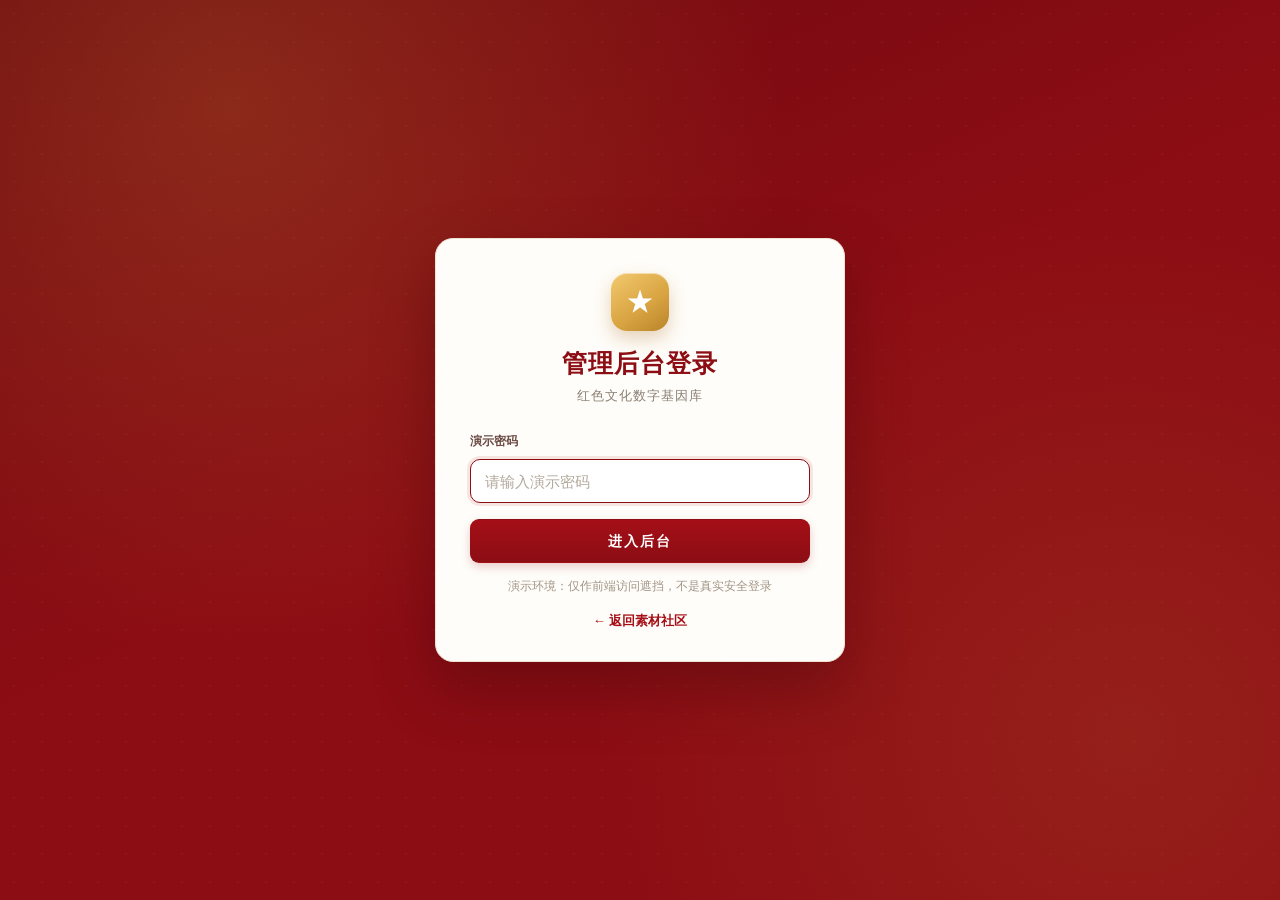
==== commit 37630318: "UI设计" ====
--- a/admin-materials.html
+++ b/admin-materials.html
@@ -7,33 +7,43 @@
   <link rel="stylesheet" href="css/common.css">
   <link rel="stylesheet" href="css/admin.css">
 </head>
-<body class="admin-body">
-  <!-- 顶部导航 -->
+<body class="admin-body admin-materials-body admin-locked">
   <header class="top-bar admin-top-bar">
-    <div class="logo">
-      <span class="logo-mark" aria-hidden="true">★</span>
-      <span class="logo-text">红色文化数字基因库 · 管理后台</span>
+    <div class="top-bar-inner">
+      <a class="logo" href="admin.html" aria-label="红色文化数字基因库管理后台">
+        <span class="logo-mark" aria-hidden="true">★</span>
+        <span class="logo-text">红色文化数字基因库 · 管理后台</span>
+      </a>
+      <nav class="nav admin-nav" aria-label="后台导航">
+        <a href="admin.html">数据看板</a>
+        <a href="admin-materials.html" class="active" aria-current="page">素材管理</a>
+        <a href="index.html">返回素材社区</a>
+      </nav>
     </div>
-    <nav class="nav admin-nav" aria-label="后台导航">
-      <a href="admin.html">数据看板</a>
-      <a href="javascript:;" class="nav-placeholder" data-admin-notice="审核队列功能将在后续版本开放，暂不跳转页面。" aria-disabled="true" title="暂未开放">审核队列</a>
-      <a href="admin-materials.html" class="active" aria-current="page">素材管理</a>
-      <a href="index.html">返回素材社区</a>
-      <a href="javascript:;" class="nav-placeholder" data-admin-notice="演示版免登录，无需退出。" aria-disabled="true" title="暂未开放">退出登录</a>
-    </nav>
   </header>
 
   <main class="admin-main">
-    <!-- 素材管理 -->
-    <section id="materials" class="admin-section" aria-labelledby="materials-title">
+    <section id="materials" class="admin-section materials-section" aria-labelledby="materials-title">
+      <div class="admin-hero-decor" aria-hidden="true">
+        <svg viewBox="0 0 1440 300" preserveAspectRatio="xMidYMax slice">
+          <path opacity=".08" fill="#8c0d14" d="M0 180 L180 96 L330 160 L500 72 L680 168 L850 104 L1010 176 L1190 82 L1330 156 L1440 104 L1440 300 L0 300 Z"/>
+          <g opacity=".1" fill="#b3131b">
+            <rect x="1236" y="82" width="5" height="118" rx="2"/>
+            <path d="M1241 86 L1308 100 L1241 120 Z"/>
+          </g>
+          <g opacity=".08" fill="#8c0d14">
+            <path d="M70 210 h82 v-14 h14 v14 h56 v-14 h14 v14 h82 v16 h-248 Z"/>
+            <path d="M1110 218 h76 v-13 h14 v13 h50 v-13 h14 v13 h76 v16 h-230 Z"/>
+          </g>
+        </svg>
+      </div>
       <div class="section-head">
         <div>
           <h1 id="materials-title">素材管理</h1>
-          <p class="section-desc">投稿文稿 · 音频 · 调研配图 一表统管</p>
-        </div>
-      </div>
-
-      <!-- 筛选工具栏 -->
+          <p class="section-desc">原始素材与本地投稿统一管理，统计口径与首页、详情页一致</p>
+        </div>
+      </div>
+
       <div class="filter-bar" role="search" aria-label="素材筛选">
         <div class="filter-search">
           <svg class="filter-search-icon" viewBox="0 0 24 24" fill="none" stroke="currentColor"
@@ -42,7 +52,7 @@
             <path d="m16.5 16.5 4 4"/>
           </svg>
           <input id="material-search" name="keyword" type="search"
-                 placeholder="搜索素材标题 / 供稿人" aria-label="搜索素材标题或供稿人" autocomplete="off">
+                 placeholder="搜索标题 / 供稿人 / 地点 / 标签" aria-label="搜索素材" autocomplete="off">
         </div>
         <select id="material-type-filter" name="type" class="filter-select" aria-label="按素材类型筛选">
           <option value="all">全部类型</option>
@@ -50,213 +60,69 @@
           <option value="音频">音频</option>
           <option value="配图">配图</option>
         </select>
-        <select id="material-status-filter" name="status" class="filter-select" aria-label="按素材状态筛选">
-          <option value="all">全部状态</option>
-          <option value="已入库">已入库</option>
-          <option value="待审核">待审核</option>
+        <select id="material-sort" name="sort" class="filter-select" aria-label="排序方式">
+          <option value="date">最新上传</option>
+          <option value="views">浏览量</option>
+          <option value="downloads">下载量</option>
+          <option value="heat">热度</option>
         </select>
         <div class="filter-actions">
           <button type="button" class="btn btn-red" id="upload-open">＋ 上传素材</button>
         </div>
       </div>
 
-      <!-- 概览卡 -->
       <section class="overview-grid" aria-label="素材概览">
         <article class="overview-card">
           <p class="overview-label">素材总数</p>
           <div class="overview-main">
-            <p class="overview-value" id="overview-total">6</p>
-            <p class="overview-note" id="overview-total-note">文档 6 · 音频 2</p>
-          </div>
-        </article>
-        <article class="overview-card is-complete" id="overview-covered-card">
-          <p class="overview-label">已配图</p>
-          <div class="overview-main">
-            <span class="overview-icon" aria-hidden="true">
-              <svg viewBox="0 0 24 24" fill="none" stroke="currentColor" stroke-width="2"
-                   stroke-linecap="round" stroke-linejoin="round">
-                <circle cx="12" cy="12" r="9"/>
-                <path d="m8.5 12 2.3 2.3L16 9.5"/>
-              </svg>
-            </span>
-            <p class="overview-value"><span id="overview-covered-count">6</span><span class="overview-sep">/</span><span id="overview-covered-total">6</span></p>
-            <p class="overview-note" id="overview-covered-note">全部完成</p>
-          </div>
-        </article>
-        <article class="overview-card">
-          <p class="overview-label">已入库</p>
-          <div class="overview-main">
-            <p class="overview-value"><span id="overview-stored">6</span><span class="overview-unit">篇</span></p>
-            <p class="overview-note">全部通过审核</p>
-          </div>
-        </article>
-        <article class="overview-card">
-          <p class="overview-label">今日上新</p>
-          <div class="overview-main">
-            <p class="overview-value"><span id="overview-daily">0</span><span class="overview-sep">/</span>30</p>
-            <p class="overview-note">已上架 / 每日限30篇</p>
-          </div>
+            <p class="overview-value" id="overview-total">0</p>
+          </div>
+          <p class="overview-note" id="overview-total-note">原始 0 · 投稿 0</p>
+        </article>
+        <article class="overview-card">
+          <p class="overview-label">今日上新 / 素材总量</p>
+          <div class="overview-main">
+            <p class="overview-value"><span id="overview-daily">0</span><span class="overview-sep"> / </span><span id="overview-daily-total">0</span></p>
+          </div>
+          <p class="overview-note">当天实际投稿数量</p>
+        </article>
+        <article class="overview-card">
+          <p class="overview-label">累计浏览量</p>
+          <div class="overview-main">
+            <p class="overview-value" id="overview-views">0</p>
+          </div>
+          <p class="overview-note">全部素材统计之和</p>
+        </article>
+        <article class="overview-card">
+          <p class="overview-label">累计下载量</p>
+          <div class="overview-main">
+            <p class="overview-value" id="overview-downloads">0</p>
+          </div>
+          <p class="overview-note">全部素材统计之和</p>
         </article>
       </section>
 
-      <!-- 素材列表 -->
       <div class="list-panel">
         <div class="table-wrap">
           <table class="table list-table">
             <thead>
               <tr>
-                <th scope="col" class="col-check">
-                  <input type="checkbox" id="material-check-all" aria-label="全选素材">
-                </th>
-                <th scope="col" class="col-title">素材标题</th>
+                <th scope="col" class="col-cover">缩略图</th>
+                <th scope="col" class="col-title">标题</th>
                 <th scope="col" class="col-author">供稿人</th>
+                <th scope="col" class="col-location">地点</th>
+                <th scope="col" class="col-date">日期</th>
                 <th scope="col" class="col-type">类型</th>
-                <th scope="col" class="col-status">状态</th>
-                <th scope="col" class="col-date">更新日期</th>
+                <th scope="col" class="col-num">浏览量</th>
+                <th scope="col" class="col-num">下载量</th>
                 <th scope="col" class="col-actions">操作</th>
               </tr>
             </thead>
-            <!-- 静态示意数据，接入 js/admin.js 后由脚本覆盖 -->
-            <tbody id="material-tbody">
-              <tr data-id="1">
-                <td class="col-check">
-                  <input type="checkbox" class="row-check" aria-label="选择素材《半条被子暖人心》">
-                </td>
-                <td>
-                  <span class="material-main">半条被子暖人心</span>
-                  <span class="material-sub">汝城县文明瑶族乡沙洲村</span>
-                </td>
-                <td>陈雨薇</td>
-                <td>
-                  <span class="type-chip type-doc">文档</span>
-                  <span class="type-chip type-audio">音频</span>
-                  <span class="type-chip type-image">配图</span>
-                </td>
-                <td><span class="status-chip status-stored">已入库</span></td>
-                <td>2026-11-01</td>
-                <td class="row-actions">
-                  <a href="detail.html?id=1" target="_blank" rel="noopener">预览</a>
-                  <span class="action-sep" aria-hidden="true">·</span>
-                  <a href="assets/docs/01_bantiaobeizi.doc">下载</a>
-                </td>
-              </tr>
-              <tr data-id="2">
-                <td class="col-check">
-                  <input type="checkbox" class="row-check" aria-label="选择素材《雪岭草地的记忆》">
-                </td>
-                <td>
-                  <span class="material-main">雪岭草地的记忆</span>
-                  <span class="material-sub">川西高原 · 泸定桥</span>
-                </td>
-                <td>李明远</td>
-                <td>
-                  <span class="type-chip type-doc">文档</span>
-                  <span class="type-chip type-audio">音频</span>
-                  <span class="type-chip type-image">配图</span>
-                </td>
-                <td><span class="status-chip status-stored">已入库</span></td>
-                <td>2026-11-03</td>
-                <td class="row-actions">
-                  <a href="detail.html?id=2" target="_blank" rel="noopener">预览</a>
-                  <span class="action-sep" aria-hidden="true">·</span>
-                  <a href="assets/docs/02_ludingqiao.docx">下载</a>
-                </td>
-              </tr>
-              <tr data-id="3">
-                <td class="col-check">
-                  <input type="checkbox" class="row-check" aria-label="选择素材《长征又从桑植出发》">
-                </td>
-                <td>
-                  <span class="material-main">长征又从桑植出发</span>
-                  <span class="material-sub">桑植县刘家坪</span>
-                </td>
-                <td>向红梅</td>
-                <td>
-                  <span class="type-chip type-doc">文档</span>
-                  <span class="type-chip type-image">配图</span>
-                </td>
-                <td><span class="status-chip status-stored">已入库</span></td>
-                <td>2026-11-10</td>
-                <td class="row-actions">
-                  <a href="detail.html?id=3" target="_blank" rel="noopener">预览</a>
-                  <span class="action-sep" aria-hidden="true">·</span>
-                  <a href="assets/docs/03_sangzhi.docx">下载</a>
-                </td>
-              </tr>
-              <tr data-id="4">
-                <td class="col-check">
-                  <input type="checkbox" class="row-check" aria-label="选择素材《湘南起义燃星火》">
-                </td>
-                <td>
-                  <span class="material-main">湘南起义燃星火</span>
-                  <span class="material-sub">宜章 · 湘南起义纪念馆</span>
-                </td>
-                <td>谭志强</td>
-                <td>
-                  <span class="type-chip type-doc">文档</span>
-                  <span class="type-chip type-image">配图</span>
-                </td>
-                <td><span class="status-chip status-stored">已入库</span></td>
-                <td>2026-11-05</td>
-                <td class="row-actions">
-                  <a href="detail.html?id=4" target="_blank" rel="noopener">预览</a>
-                  <span class="action-sep" aria-hidden="true">·</span>
-                  <a href="assets/docs/04_xiangnan.docx">下载</a>
-                </td>
-              </tr>
-              <tr data-id="5">
-                <td class="col-check">
-                  <input type="checkbox" class="row-check" aria-label="选择素材《通道转兵指方向》">
-                </td>
-                <td>
-                  <span class="material-main">通道转兵指方向</span>
-                  <span class="material-sub">通道县 · 恭城书院</span>
-                </td>
-                <td>吴晓峰</td>
-                <td>
-                  <span class="type-chip type-doc">文档</span>
-                  <span class="type-chip type-image">配图</span>
-                </td>
-                <td><span class="status-chip status-stored">已入库</span></td>
-                <td>2026-11-07</td>
-                <td class="row-actions">
-                  <a href="detail.html?id=5" target="_blank" rel="noopener">预览</a>
-                  <span class="action-sep" aria-hidden="true">·</span>
-                  <a href="assets/docs/05_tongdao.docx">下载</a>
-                </td>
-              </tr>
-              <tr data-id="6">
-                <td class="col-check">
-                  <input type="checkbox" class="row-check" aria-label="选择素材《断肠明志铸忠魂》">
-                </td>
-                <td>
-                  <span class="material-main">断肠明志铸忠魂</span>
-                  <span class="material-sub">永州道县 · 陈树湘烈士纪念陵园</span>
-                </td>
-                <td>周立军</td>
-                <td>
-                  <span class="type-chip type-doc">文档</span>
-                  <span class="type-chip type-image">配图</span>
-                </td>
-                <td><span class="status-chip status-stored">已入库</span></td>
-                <td>2026-11-12</td>
-                <td class="row-actions">
-                  <a href="detail.html?id=6" target="_blank" rel="noopener">预览</a>
-                  <span class="action-sep" aria-hidden="true">·</span>
-                  <a href="assets/docs/06_chenshuxiang.docx">下载</a>
-                </td>
-              </tr>
-            </tbody>
+            <tbody id="material-tbody"></tbody>
           </table>
         </div>
-
         <div class="list-footer">
-          <div class="bulk-actions">
-            <button type="button" class="btn btn-outline" id="batch-audio">批量挂音频</button>
-            <button type="button" class="btn btn-outline" id="batch-cover">批量替换配图</button>
-            <button type="button" class="btn btn-outline" id="export-list">导出清单</button>
-          </div>
-          <span class="selection-count" id="selected-count" aria-live="polite">已选 0 项</span>
+          <span class="selection-count" id="list-count">共 0 条素材</span>
         </div>
       </div>
     </section>
@@ -274,18 +140,18 @@
       <form class="modal-body upload-form" id="upload-form" novalidate>
         <div class="form-grid">
           <div class="form-field form-field-full">
-            <label for="upload-title">标题</label>
+            <label for="upload-title">标题 <span class="required">*</span></label>
             <input id="upload-title" name="title" type="text" maxlength="60" placeholder="请输入素材标题" aria-describedby="upload-title-error">
             <p class="field-error" id="upload-title-error" role="alert" hidden></p>
           </div>
 
           <div class="form-field">
-            <label for="upload-author">供稿人</label>
+            <label for="upload-author">供稿人 <span class="required">*</span></label>
             <input id="upload-author" name="author" type="text" maxlength="30" placeholder="请输入供稿人姓名">
           </div>
 
           <div class="form-field">
-            <label for="upload-series">系列</label>
+            <label for="upload-series">系列 <span class="required">*</span></label>
             <input id="upload-series" name="series" type="text" maxlength="30" placeholder="如：革命文物系列">
           </div>
 
@@ -306,13 +172,13 @@
           </div>
 
           <div class="form-field form-field-full">
-            <label for="upload-intro">简介</label>
+            <label for="upload-intro">简介 <span class="required">*</span></label>
             <textarea id="upload-intro" name="intro" rows="4" maxlength="2000"
                       placeholder="请填写素材简介"></textarea>
           </div>
 
           <div class="form-field form-field-full">
-            <label for="upload-cover">配图</label>
+            <label for="upload-cover">配图 <span class="required">*</span></label>
             <input id="upload-cover" name="cover" type="file" accept="image/*" aria-describedby="upload-cover-error">
             <p class="field-hint">支持 JPG、PNG 等图片格式，单文件不超过 20MB；列表使用压缩封面，原图另存用于下载。</p>
             <p class="field-error" id="upload-cover-error" role="alert" hidden></p>
@@ -341,8 +207,7 @@
             <label for="upload-audio">音频附件</label>
             <input id="upload-audio" name="audio" type="file" accept="audio/*"
                    aria-describedby="upload-audio-hint upload-audio-error">
-            <p class="field-hint" id="upload-audio-hint">支持 MP3、WAV 等音频，单文件不超过 20MB；音频仅上传存储，暂不提供后台下载。</p>
-            <p class="attachment-current" id="upload-audio-current" hidden></p>
+            <p class="field-hint" id="upload-audio-hint">支持 MP3、WAV 等音频，单文件不超过 20MB。</p>
             <p class="field-error" id="upload-audio-error" role="alert" hidden></p>
           </div>
 
@@ -352,7 +217,6 @@
                    accept=".doc,.docx,.pdf,.txt,.md,.ppt,.pptx,.xls,.xlsx"
                    aria-describedby="upload-doc-hint upload-doc-error">
             <p class="field-hint" id="upload-doc-hint">支持 DOC/DOCX、PDF、TXT 等文档，单文件不超过 20MB。</p>
-            <p class="attachment-current" id="upload-doc-current" hidden></p>
             <p class="field-error" id="upload-doc-error" role="alert" hidden></p>
           </div>
         </div>
@@ -361,14 +225,16 @@
 
         <div class="modal-actions">
           <button type="button" class="btn btn-outline" id="upload-cancel">取消</button>
-          <button type="submit" class="btn btn-green" id="upload-submit">确认上传</button>
+          <button type="submit" class="btn btn-red" id="upload-submit">确认上传</button>
         </div>
       </form>
     </div>
   </div>
+
+  <div id="admin-toast" class="admin-toast" role="status" aria-live="polite"></div>
 
   <script src="js/data.js"></script>
   <script src="js/front-common.js"></script>
   <script src="js/admin.js"></script>
 </body>
-</html>
+</html>
--- a/css/common.css
+++ b/css/common.css
@@ -1,98 +1,280 @@
 /* ============================================
    红色文化数字基因库 · 公共样式
    前台首页 / 详情页 / 管理后台 共用本文件
-   配色、字号、卡片样式统一在此修改
    ============================================ */
 
 :root {
-  /* 主色（参考图深红标题栏） */
-  --main-red: #b3131b;
+  --main-red: #a50f17;
   --main-red-dark: #8c0d14;
+  --main-red-deep: #6f090f;
   --gold: #d9a441;
-  /* 背景 */
+  --gold-light: #f3d9a3;
   --bg: #f7f3ec;
   --card-bg: #ffffff;
   --tag-bg: #fbe9ea;
-  --tag-text: #b3131b;
-  /* 文字 */
+  --tag-text: #8c0d14;
   --text-main: #2b2b2b;
   --text-sub: #7a7a7a;
-  /* 按钮 */
+  --border: #e8e0d4;
   --btn-green: #2e9e5b;
-  --border: #e8e0d4;
-  /* 圆角与间距 */
-  --radius: 12px;
+  --radius: 14px;
   --radius-sm: 8px;
-  /* 字号 */
+  --shadow-soft: 0 4px 16px rgba(76, 48, 24, .07);
+  --shadow-hover: 0 12px 28px rgba(110, 55, 28, .14);
   --font-title: 22px;
   --font-subtitle: 16px;
-  --font-body: 14px;
+  --font-body: 14.5px;
   --font-tag: 12px;
 }
 
 * { margin: 0; padding: 0; box-sizing: border-box; }
 
+html {
+  overflow-x: hidden;
+}
+
+[hidden] { display: none !important; }
+
 body {
-  font-family: "Microsoft YaHei", "PingFang SC", sans-serif;
+  font-family: "Microsoft YaHei", "PingFang SC", "Hiragino Sans GB", sans-serif;
   background: var(--bg);
   color: var(--text-main);
   font-size: var(--font-body);
-}
-
-/* 顶部导航栏（红底） */
+  line-height: 1.75;
+  overflow-x: hidden;
+  -webkit-font-smoothing: antialiased;
+}
+
+a { color: var(--main-red); }
+
+h1, h2, h3 { line-height: 1.35; color: var(--text-main); }
+
+.hero-title,
+.footer-slogan,
+.section-head h1,
+.section-head h2,
+.detail-title {
+  font-family: "STSong", "SimSun", "Source Han Serif SC", "Microsoft YaHei", sans-serif;
+  font-weight: 800;
+  color: var(--main-red-deep);
+}
+
+/* ---------- 顶部导航（红色实底吸顶） ---------- */
 .top-bar {
-  background: linear-gradient(90deg, var(--main-red-dark), var(--main-red));
-  color: #fff;
-  padding: 16px 32px;
+  position: sticky;
+  top: 0;
+  z-index: 50;
+  background: linear-gradient(100deg, #8c0d14 0%, #6f090f 100%);
+  color: #fff;
+  box-shadow: 0 4px 14px rgba(80, 8, 10, .22);
+  border-bottom: 2px solid var(--gold);
+}
+
+.top-bar-inner {
+  width: 100%;
+  max-width: 1500px;
+  margin: 0 auto;
+  padding: 0 40px;
+  min-height: 70px;
   display: flex;
   align-items: center;
   justify-content: space-between;
-}
+  gap: 18px;
+}
+
 .top-bar .logo {
   display: flex;
   align-items: center;
-  gap: 10px;
-  font-size: var(--font-title);
-  font-weight: bold;
-}
-.top-bar .nav { display: flex; gap: 28px; }
-.top-bar .nav a { color: #fff; text-decoration: none; font-size: var(--font-subtitle); }
+  gap: 11px;
+  color: #fff;
+  text-decoration: none;
+  font-family: "STSong", "SimSun", "Source Han Serif SC", "STKaiti", "KaiTi", "Microsoft YaHei", sans-serif;
+  font-size: 20px;
+  font-weight: 900;
+  letter-spacing: 2px;
+  white-space: nowrap;
+  text-shadow: 0 1px 2px rgba(0, 0, 0, .28);
+}
+
+.logo-text {
+  overflow: hidden;
+  white-space: nowrap;
+  text-overflow: ellipsis;
+}
+
+.logo-mark {
+  flex: none;
+  display: grid;
+  place-items: center;
+  width: 34px;
+  height: 34px;
+  border-radius: 9px;
+  background: linear-gradient(145deg, #f0c46b, var(--gold) 58%, #b8842a);
+  color: #fff;
+  font-size: 18px;
+  line-height: 1;
+  box-shadow: inset 0 1px 0 rgba(255, 255, 255, .45);
+}
+
+.top-bar .nav {
+  display: flex;
+  align-items: center;
+  gap: 6px;
+  flex-wrap: wrap;
+}
+
+.top-bar .nav a {
+  position: relative;
+  padding: 10px 15px;
+  border-radius: 7px;
+  color: rgba(255, 255, 255, .92);
+  text-decoration: none;
+  font-size: 15px;
+  line-height: 1.2;
+  transition: background .18s ease, color .18s ease;
+}
+
+.top-bar .nav a:hover {
+  background: rgba(255, 255, 255, .14);
+  color: #fff;
+}
+
 .top-bar .nav a.active {
-  background: rgba(255,255,255,.18);
-  border-radius: 20px;
-  padding: 6px 16px;
-}
-
-/* 通用卡片 */
+  color: #fff;
+  font-weight: 700;
+}
+
+.top-bar .nav a.active::after {
+  content: "";
+  position: absolute;
+  left: 15px;
+  right: 15px;
+  bottom: 2px;
+  height: 2px;
+  border-radius: 2px;
+  background: var(--gold);
+}
+
+/* ---------- 通用卡片 ---------- */
 .card {
   background: var(--card-bg);
+  border: 1px solid var(--border);
   border-radius: var(--radius);
-  box-shadow: 0 2px 10px rgba(0,0,0,.06);
+  box-shadow: var(--shadow-soft);
   overflow: hidden;
 }
 
-/* 素材卡片 */
-.material-card { cursor: pointer; }
-.material-card .cover { width: 100%; height: 180px; object-fit: cover; }
-.material-card .info { padding: 12px 14px; }
-.material-card .title { font-size: var(--font-subtitle); font-weight: bold; margin-bottom: 8px; }
-.material-card .tags { display: flex; gap: 6px; flex-wrap: wrap; margin-bottom: 8px; }
-.material-card .tag {
+/* ---------- 标签 ---------- */
+.tag,
+.type-tag {
+  display: inline-flex;
+  align-items: center;
+  padding: 3px 10px;
+  border-radius: 6px;
   background: var(--tag-bg);
   color: var(--tag-text);
   font-size: var(--font-tag);
-  padding: 3px 10px;
+  line-height: 1.5;
+}
+
+.type-tag {
+  background: #fff5e8;
+  color: #9a641b;
+}
+
+/* ---------- 统计小项 ---------- */
+.stats-line {
+  display: flex;
+  flex-wrap: wrap;
+  gap: 14px;
+  color: var(--text-sub);
+  font-size: var(--font-tag);
+}
+
+.stat-item {
+  display: inline-flex;
+  align-items: center;
+  gap: 4px;
+  white-space: nowrap;
+}
+
+.stat-item .stat-icon {
+  width: 14px;
+  height: 14px;
+  flex: none;
+}
+
+/* ---------- 按钮 ---------- */
+.btn {
+  display: inline-flex;
+  align-items: center;
+  justify-content: center;
+  gap: 6px;
+  border: 1px solid transparent;
   border-radius: var(--radius-sm);
-}
-.material-card .meta { color: var(--text-sub); font-size: var(--font-tag); display: flex; gap: 14px; }
-
-/* 按钮 */
-.btn { border: none; border-radius: var(--radius-sm); padding: 10px 20px; cursor: pointer; font-size: var(--font-body); }
-.btn-red { background: var(--main-red); color: #fff; }
+  padding: 10px 20px;
+  font-size: var(--font-body);
+  font-family: inherit;
+  line-height: 1.2;
+  cursor: pointer;
+  transition: background .18s ease, border-color .18s ease, color .18s ease, box-shadow .18s ease;
+}
+
+.btn-red { background: linear-gradient(180deg, #a50f17, #8c0d14); color: #fff; }
+.btn-red:hover { background: linear-gradient(180deg, #8c0d14, #6f090f); }
+
 .btn-green { background: var(--btn-green); color: #fff; }
+.btn-green:hover { background: #24824d; }
+
 .btn-gold { background: var(--gold); color: #fff; }
-
-/* 表格（后台素材管理） */
-.table { width: 100%; border-collapse: collapse; background: var(--card-bg); border-radius: var(--radius); overflow: hidden; }
-.table th { background: var(--main-red); color: #fff; padding: 12px; font-size: var(--font-body); }
-.table td { padding: 12px; border-bottom: 1px solid var(--border); }
+.btn-gold:hover { background: #c28f2f; }
+
+.btn-outline {
+  background: #fff;
+  color: var(--main-red);
+  border-color: var(--main-red);
+}
+
+.btn-outline:hover {
+  background: var(--tag-bg);
+}
+
+.btn:focus-visible,
+a:focus-visible,
+[tabindex="0"]:focus-visible {
+  outline: 2px solid rgba(179, 19, 27, .45);
+  outline-offset: 2px;
+}
+
+/* ---------- 表格（后台） ---------- */
+.table {
+  width: 100%;
+  border-collapse: collapse;
+  background: var(--card-bg);
+}
+
+.table th {
+  background: linear-gradient(180deg, #8c0d14, #6f090f);
+  color: #fff;
+  padding: 12px;
+  font-size: var(--font-body);
+}
+
+.table td {
+  padding: 12px;
+  border-bottom: 1px solid var(--border);
+}
+
+/* ---------- 响应式基础 ---------- */
+@media (max-width: 760px) {
+  .top-bar-inner {
+    padding: 10px 16px;
+    flex-direction: column;
+    align-items: flex-start;
+    gap: 6px;
+  }
+
+  .top-bar .logo { font-size: 17px; }
+  .top-bar .nav { width: 100%; gap: 2px; }
+  .top-bar .nav a { padding: 7px 10px; font-size: 13px; }
+}
--- a/css/admin.css
+++ b/css/admin.css
@@ -16,45 +16,176 @@
 
 /* ---------- 页面基础 ---------- */
 .admin-body {
-  background: var(--bg);
+  background:
+    radial-gradient(circle at 12% 3%, rgba(217, 164, 65, .07), transparent 34%),
+    radial-gradient(circle at 92% 16%, rgba(179, 19, 27, .035), transparent 30%),
+    linear-gradient(180deg, #fbf7f0 0%, #f7f3ec 58%, #f7f3ec 100%);
+  background-attachment: fixed;
   color: var(--admin-text);
   -webkit-font-smoothing: antialiased;
 }
 
+.admin-locked .admin-top-bar,
+.admin-locked .admin-main {
+  display: none;
+}
+
+/* ---------- 演示登录门 ---------- */
+.admin-login-gate {
+  position: fixed;
+  inset: 0;
+  z-index: 400;
+  display: grid;
+  place-items: center;
+  padding: 24px;
+  background:
+    radial-gradient(circle at 18% 12%, rgba(217, 164, 65, .2), transparent 42%),
+    radial-gradient(circle at 88% 82%, rgba(217, 164, 65, .12), transparent 40%),
+    linear-gradient(155deg, #6f090f 0%, #8c0d14 48%, #8c0d14 100%);
+  overflow: auto;
+}
+
+.admin-login-gate::before {
+  content: "";
+  position: absolute;
+  inset: 0;
+  background-image: radial-gradient(rgba(255, 255, 255, .14) 1px, transparent 1px);
+  background-size: 28px 28px;
+  opacity: .22;
+  pointer-events: none;
+}
+
+.login-card {
+  position: relative;
+  z-index: 1;
+  width: min(410px, 100%);
+  padding: 34px 34px 28px;
+  background: #fffdf9;
+  border: 1px solid #efe2d3;
+  border-radius: 18px;
+  box-shadow: 0 26px 60px rgba(50, 6, 8, .34);
+  text-align: center;
+}
+
+.login-star {
+  display: grid;
+  place-items: center;
+  width: 58px;
+  height: 58px;
+  margin: 0 auto 16px;
+  border-radius: 16px;
+  background: linear-gradient(145deg, #f2c96f, var(--gold) 58%, #b8842a);
+  color: #fff;
+  font-size: 28px;
+  line-height: 1;
+  box-shadow: 0 8px 18px rgba(160, 100, 20, .28), inset 0 1px 0 rgba(255, 255, 255, .5);
+}
+
+.login-title {
+  color: var(--main-red-dark);
+  font-size: 25px;
+  font-weight: 800;
+  letter-spacing: 1px;
+}
+
+.login-subtitle {
+  margin-top: 4px;
+  color: var(--admin-muted);
+  font-size: 13px;
+  letter-spacing: 1px;
+}
+
+.login-form {
+  margin-top: 24px;
+  text-align: left;
+}
+
+.login-label {
+  display: block;
+  margin-bottom: 7px;
+  color: #6b4a45;
+  font-size: 12px;
+  font-weight: 700;
+}
+
+.login-input {
+  width: 100%;
+  height: 44px;
+  padding: 0 14px;
+  border: 1px solid #e6dcd0;
+  border-radius: 10px;
+  background: #fff;
+  color: var(--admin-text);
+  font-size: 15px;
+  font-family: inherit;
+  outline: none;
+  transition: border-color .18s ease, box-shadow .18s ease;
+}
+
+.login-input::placeholder {
+  color: #b3a89b;
+}
+
+.login-input:focus {
+  border-color: #8c0d14;
+  box-shadow: 0 0 0 3px rgba(179, 19, 27, .1);
+}
+
+.login-error {
+  margin-top: 10px;
+  padding: 8px 12px;
+  border: 1px solid #f0c9cc;
+  border-radius: 8px;
+  background: #fdf0f1;
+  color: #8c0d14;
+  font-size: 13px;
+  line-height: 1.5;
+}
+
+.login-submit {
+  width: 100%;
+  height: 44px;
+  margin-top: 16px;
+  border-radius: 10px;
+  font-size: 15px;
+  font-weight: 700;
+  letter-spacing: 2px;
+}
+
+.login-note {
+  margin-top: 14px;
+  color: #a29486;
+  font-size: 11.5px;
+  line-height: 1.6;
+}
+
+.login-back {
+  display: inline-block;
+  margin-top: 14px;
+  color: var(--main-red);
+  font-size: 13px;
+  font-weight: 600;
+  text-decoration: none;
+}
+
+.login-back:hover {
+  text-decoration: underline;
+}
+
 /* ---------- 顶部导航 ---------- */
 .admin-top-bar {
-  position: sticky;
-  top: 0;
-  z-index: 30;
-  padding: 12px 32px;
-  gap: 24px;
-  background:
-    radial-gradient(circle at 18% -40%, rgba(255, 255, 255, .16), transparent 55%),
-    linear-gradient(100deg, #7c0910 0%, #a50f17 48%, #8c0d14 100%);
-  box-shadow: 0 4px 18px rgba(90, 10, 16, .2);
+  padding: 0;
+  background: var(--main-red);
 }
 
 .admin-top-bar .logo {
   min-width: 0;
-  gap: 12px;
-  font-size: 19px;
-  font-weight: 700;
-  letter-spacing: .5px;
-}
-
-.logo-mark {
-  flex: none;
-  display: grid;
-  place-items: center;
-  width: 36px;
-  height: 36px;
-  border-radius: 10px;
-  background: linear-gradient(145deg, #f2c96f, #d9a441 55%, #b8842a);
-  color: #fff;
+  gap: 11px;
+  font-family: "STSong", "SimSun", "Source Han Serif SC", "STKaiti", "KaiTi", "Microsoft YaHei", sans-serif;
   font-size: 20px;
-  line-height: 1;
-  text-shadow: 0 1px 2px rgba(120, 70, 0, .38);
-  box-shadow: 0 3px 8px rgba(0, 0, 0, .18), inset 0 1px 0 rgba(255, 255, 255, .45);
+  font-weight: 900;
+  letter-spacing: 2px;
+  text-shadow: 0 1px 2px rgba(0, 0, 0, .28);
 }
 
 .logo-text {
@@ -65,43 +196,48 @@
 
 .admin-top-bar .admin-nav {
   align-items: center;
-  gap: 6px;
+  gap: 4px;
   flex-wrap: wrap;
 }
 
 .admin-top-bar .admin-nav a {
-  padding: 8px 15px;
-  border-radius: 999px;
-  color: #fff;
-  font-size: 14px;
+  padding: 10px 15px;
+  border-radius: 7px;
+  color: rgba(255, 255, 255, .92);
+  font-size: 15px;
   line-height: 1.2;
   transition: background .18s ease, color .18s ease;
 }
 
 .admin-top-bar .admin-nav a:hover {
   background: rgba(255, 255, 255, .14);
+  color: #fff;
 }
 
 .admin-top-bar .admin-nav a.active {
-  padding: 8px 15px;
-  background: #fff;
-  color: var(--main-red);
+  background: transparent;
+  color: #fff;
   font-weight: 700;
-  box-shadow: 0 2px 8px rgba(0, 0, 0, .12);
-}
-
-.admin-nav .nav-placeholder {
-  color: #fff;
-  opacity: 1;
-  cursor: default;
+  box-shadow: none;
+}
+
+.admin-top-bar .admin-nav a.active::after {
+  content: "";
+  position: absolute;
+  left: 15px;
+  right: 15px;
+  bottom: 2px;
+  height: 2px;
+  border-radius: 2px;
+  background: var(--gold);
 }
 
 /* ---------- 主内容容器 ---------- */
 .admin-main {
   width: 100%;
-  max-width: 1280px;
+  max-width: 1320px;
   margin: 0 auto;
-  padding: 28px 32px 56px;
+  padding: 30px 36px 56px;
 }
 
 .admin-section + .admin-section {
@@ -119,7 +255,7 @@
 .section-head h2 {
   position: relative;
   padding-left: 14px;
-  font-size: 24px;
+  font-size: 25px;
   font-weight: 800;
   line-height: 1.2;
   letter-spacing: .5px;
@@ -147,29 +283,42 @@
 /* ---------- 指标卡（数据看板） ---------- */
 .stat-grid {
   display: grid;
-  grid-template-columns: repeat(4, minmax(0, 1fr));
+  grid-template-columns: repeat(3, minmax(0, 1fr));
   gap: 16px;
   margin: 18px 0 20px;
 }
 
 .stat-card {
+  position: relative;
   display: flex;
   align-items: center;
-  gap: 14px;
-  min-height: 98px;
-  padding: 18px;
-  background: #fff;
+  gap: 15px;
+  min-height: 112px;
+  padding: 20px;
+  background: #fffdf9;
   border: 1px solid var(--admin-panel-border);
-  border-radius: 14px;
+  border-radius: 15px;
   box-shadow: var(--admin-shadow);
+  overflow: hidden;
+}
+
+.stat-card::before,
+.overview-card::before {
+  content: "";
+  position: absolute;
+  top: 0;
+  left: 0;
+  right: 0;
+  height: 3px;
+  background: linear-gradient(90deg, var(--main-red), var(--gold) 62%, #e6d8c4);
 }
 
 .stat-icon {
   flex: none;
   display: grid;
   place-items: center;
-  width: 46px;
-  height: 46px;
+  width: 50px;
+  height: 50px;
   border-radius: 13px;
   color: #fff;
   box-shadow: inset 0 -2px 0 rgba(0, 0, 0, .1);
@@ -182,8 +331,8 @@
 
 .icon-red { background: linear-gradient(145deg, #d32b31, #a50f17); }
 .icon-gold { background: linear-gradient(145deg, #e9bb5e, #d9a441); }
-.icon-green { background: linear-gradient(145deg, #3aa968, #24824d); }
-.icon-blue { background: linear-gradient(145deg, #3b82c4, #2b6cb0); }
+.icon-warm { background: linear-gradient(145deg, #8cab7d, #5f8a63); }
+.icon-green { background: linear-gradient(145deg, #8cab7d, #5f8a63); }
 .icon-flame { background: linear-gradient(145deg, #f2c96f, #d9a441); }
 
 .stat-body {
@@ -191,7 +340,7 @@
 }
 
 .stat-value {
-  font-size: 30px;
+  font-size: 31px;
   font-weight: 800;
   line-height: 1.05;
   letter-spacing: -.5px;
@@ -216,48 +365,96 @@
   font-size: 12.5px;
 }
 
+.stat-sep {
+  color: #c9bbaa;
+  font-size: 22px;
+  font-weight: 600;
+}
+
 /* ---------- 看板主体 ---------- */
 .dashboard-grid {
   display: grid;
-  grid-template-columns: minmax(0, 1fr) 272px;
+  grid-template-columns: minmax(0, 1.45fr) minmax(0, .85fr);
   gap: 18px;
-  align-items: stretch;
+  align-items: start;
 }
 
 .dashboard-side {
   display: grid;
   gap: 18px;
   min-width: 0;
-  height: 100%;
 }
 
 .panel-chart {
   display: flex;
   flex-direction: column;
-  height: 100%;
-}
-
-.panel-chart .chart-box {
-  flex: 1 1 auto;
+}
+
+/* ---------- CSS 横向条形图 ---------- */
+.bar-chart {
   display: flex;
   flex-direction: column;
-  align-items: center;
-  justify-content: center;
-  gap: 14px;
-  min-height: 0;
-  padding: 12px 12px 16px;
-}
-
-.panel-chart .chart-box svg {
-  width: 200px;
-  height: 200px;
-}
-
-.panel-chart .chart-legend {
+  gap: 16px;
+  padding: 20px;
+}
+
+.bar-row {
+  min-width: 0;
+}
+
+.bar-head {
   display: flex;
-  flex-wrap: wrap;
-  justify-content: center;
-  gap: 6px 14px;
+  align-items: baseline;
+  justify-content: space-between;
+  gap: 12px;
+  margin-bottom: 6px;
+}
+
+.bar-label {
+  color: #4b443c;
+  font-size: 13px;
+  overflow: hidden;
+  white-space: nowrap;
+  text-overflow: ellipsis;
+}
+
+.bar-value {
+  color: var(--admin-ink);
+  font-size: 13px;
+  font-weight: 700;
+  font-variant-numeric: tabular-nums;
+}
+
+.bar-track {
+  height: 10px;
+  border-radius: 999px;
+  background: #f4ece2;
+  overflow: hidden;
+}
+
+.bar-fill {
+  height: 100%;
+  border-radius: 999px;
+  transition: width .3s ease;
+}
+
+.bar-red {
+  background: linear-gradient(90deg, #a50f17, #8c0d14);
+}
+
+.bar-gold {
+  background: linear-gradient(90deg, #e6b957, var(--gold));
+}
+
+.bar-green {
+  background: linear-gradient(90deg, #9fbe8f, #5f8a63);
+}
+
+.bar-empty {
+  padding: 18px 0;
+  color: var(--admin-muted);
+  font-size: 13px;
+  text-align: center;
 }
 
 /* ---------- 白色面板 ---------- */
@@ -320,7 +517,7 @@
 .admin-body .table th {
   padding: 12px 16px;
   border: none;
-  background: linear-gradient(180deg, #a81018, #8c0d14);
+  background: linear-gradient(180deg, #8c0d14, #6f090f);
   color: #fff;
   font-size: 13px;
   font-weight: 600;
@@ -341,7 +538,7 @@
 }
 
 .admin-body .table tbody tr:hover {
-  background: #fdf8f1;
+  background: #fdf6ee;
 }
 
 .admin-body .table .num {
@@ -364,11 +561,11 @@
 
 .admin-body .table.hot-table th {
   padding: 15px 18px;
-  font-size: 14px;
+  font-size: 15px;
 }
 
 .admin-body .table.hot-table td {
-  padding: 17px 18px;
+  padding: 18px;
   font-size: 15px;
 }
 
@@ -382,20 +579,53 @@
   white-space: nowrap;
 }
 
-.admin-body .table.hot-table .rank-top {
+.rank-badge-table {
+  display: inline-flex;
+  align-items: center;
+  justify-content: center;
+  min-width: 50px;
+  padding: 3px 10px;
+  border-radius: 999px;
+  background: #f4ece2;
+  color: #6f665d;
+  font-size: 12px;
+  font-weight: 700;
+}
+
+.rank-badge-table.rank-top {
+  background: var(--tag-bg);
   color: var(--main-red);
-  font-weight: 800;
+}
+
+.rank-badge-table.rank-first {
+  background: linear-gradient(135deg, #efc66d, var(--gold));
+  color: #5b3a06;
 }
 
 .hot-title-cell {
   color: var(--admin-ink);
   font-weight: 600;
-  white-space: nowrap;
+  white-space: normal;
+}
+
+.hot-title-main {
+  display: block;
+  line-height: 1.45;
+}
+
+.hot-title-sub {
+  display: block;
+  margin-top: 2px;
+  color: #9a8f83;
+  font-size: 12px;
+  font-weight: 400;
+  line-height: 1.5;
 }
 
 .heat-value {
-  color: #c2410c;
+  color: #8c0d14;
   font-weight: 800;
+  font-variant-numeric: tabular-nums;
 }
 
 .th-flame {
@@ -519,11 +749,14 @@
 }
 
 .overview-card {
-  padding: 18px 20px;
-  background: #fff;
+  position: relative;
+  min-height: 112px;
+  padding: 20px;
+  background: #fffdf9;
   border: 1px solid var(--admin-panel-border);
-  border-radius: 14px;
+  border-radius: 15px;
   box-shadow: var(--admin-shadow);
+  overflow: hidden;
 }
 
 .overview-label {
@@ -592,11 +825,11 @@
   gap: 12px;
   flex-wrap: wrap;
   margin-bottom: 18px;
-  padding: 14px 16px;
-  background: #fff;
-  border: 1px solid var(--admin-panel-border);
-  border-radius: 14px;
-  box-shadow: var(--admin-shadow);
+  padding: 16px 18px;
+  background: #fbf7f0;
+  border: 1px solid #eee2d4;
+  border-radius: 15px;
+  box-shadow: 0 4px 14px rgba(96, 55, 28, .05);
 }
 
 .filter-search {
@@ -618,11 +851,11 @@
 
 .filter-search input {
   width: 100%;
-  height: 40px;
+  height: 42px;
   padding: 0 14px 0 38px;
   border: 1px solid #e6dcd0;
-  border-radius: 9px;
-  background: var(--admin-soft-bg);
+  border-radius: 10px;
+  background: #ffffff;
   color: var(--admin-text);
   font-size: 14px;
   font-family: inherit;
@@ -640,12 +873,12 @@
 }
 
 .filter-select {
-  height: 40px;
+  height: 42px;
   min-width: 124px;
   padding: 0 12px;
   border: 1px solid #e6dcd0;
-  border-radius: 9px;
-  background: var(--admin-soft-bg);
+  border-radius: 10px;
+  background: #ffffff;
   color: #4b443c;
   font-size: 14px;
   font-family: inherit;
@@ -674,64 +907,107 @@
 }
 
 .list-table {
-  min-width: 1000px;
+  min-width: 1140px;
   table-layout: fixed;
 }
 
-.col-check {
-  width: 52px;
+.col-cover {
+  width: 108px;
+}
+
+.col-title {
+  width: 22%;
+}
+
+.col-author {
+  width: 8%;
+}
+
+.col-location {
+  width: 15%;
+}
+
+.col-date {
+  width: 10%;
+}
+
+.col-type {
+  width: 13%;
+}
+
+.col-num {
+  width: 7%;
   text-align: center;
-}
-
-.col-title {
-  /* 约占表格总宽 30%（含勾选列 52px），供稿人表头从 30% 处开始 */
-  width: 25.7%;
-}
-
-.col-author {
-  width: 9.8%;
-}
-
-.col-type {
-  /* 三枚标签同排预留 176px 内容宽度 */
-  width: 17.9%;
-}
-
-.col-status {
-  width: 10.7%;
-}
-
-.col-date {
-  width: 12.7%;
+  font-variant-numeric: tabular-nums;
 }
 
 .col-actions {
-  /* 预览 · 下载 · 修改 · 删除 四项单行 */
-  width: 18.7%;
-}
-
-.col-check input {
-  width: 15px;
-  height: 15px;
-  margin: 0;
-  accent-color: var(--main-red);
-  cursor: pointer;
-  vertical-align: middle;
+  width: 10%;
+}
+
+.thumb {
+  width: 82px;
+  height: 58px;
+  border-radius: 8px;
+  border: 1px solid var(--admin-line);
+  background: #f5efe7;
+  overflow: hidden;
+}
+
+.thumb img {
+  display: block;
+  width: 100%;
+  height: 100%;
+  object-fit: cover;
+}
+
+.thumb-empty {
+  display: grid;
+  place-items: center;
+  width: 100%;
+  height: 100%;
+  color: #b3a89b;
+  font-size: 12px;
+}
+
+.list-table td {
+  padding-top: 16px;
+  padding-bottom: 16px;
 }
 
 .material-main {
-  display: block;
+  display: -webkit-box;
+  overflow: hidden;
+  -webkit-line-clamp: 2;
+  -webkit-box-orient: vertical;
   color: var(--admin-ink);
   font-weight: 600;
+  line-height: 1.5;
   overflow-wrap: anywhere;
 }
 
 .material-sub {
   display: block;
-  margin-top: 3px;
+  margin-top: 4px;
   color: #9a8f83;
   font-size: 12px;
-  overflow-wrap: anywhere;
+  overflow: hidden;
+  white-space: nowrap;
+  text-overflow: ellipsis;
+}
+
+.cell-location {
+  color: #5f574e;
+  overflow: hidden;
+  white-space: nowrap;
+  text-overflow: ellipsis;
+}
+
+.list-table td:nth-child(3),
+.list-table td:nth-child(5) {
+  overflow: hidden;
+  white-space: nowrap;
+  text-overflow: ellipsis;
 }
 
 .type-chip {
@@ -752,21 +1028,21 @@
 }
 
 .type-doc {
-  background: #e9f2fc;
-  border-color: #d6e6fa;
-  color: #2b6cb0;
+  background: #fbe9ea;
+  border-color: #f2d2d4;
+  color: #8c0d14;
 }
 
 .type-audio {
-  background: #f1eafb;
-  border-color: #e4d8f7;
-  color: #6b46c1;
+  background: #fbf1dd;
+  border-color: #efdfbe;
+  color: #8a5a1c;
 }
 
 .type-image {
-  background: #e8f6ee;
-  border-color: #d3ecdc;
-  color: #2e7d4f;
+  background: #edf5ea;
+  border-color: #d9e8d4;
+  color: #3f6b43;
 }
 
 .status-chip {
@@ -806,6 +1082,20 @@
   text-decoration: underline;
 }
 
+.link-action {
+  padding: 0;
+  border: 0;
+  background: none;
+  color: var(--main-red);
+  font: inherit;
+  font-weight: 600;
+  cursor: pointer;
+}
+
+.link-action:hover {
+  text-decoration: underline;
+}
+
 .action-sep {
   margin: 0 5px;
   color: #c9bbaa;
@@ -856,13 +1146,13 @@
 }
 
 .admin-body .btn-red {
-  background: linear-gradient(180deg, #c01820, #a50f17);
+  background: linear-gradient(180deg, #a50f17, #8c0d14);
   color: #fff;
-  box-shadow: 0 4px 10px rgba(165, 15, 23, .18);
+  box-shadow: 0 4px 10px rgba(140, 13, 20, .2);
 }
 
 .admin-body .btn-red:hover {
-  background: linear-gradient(180deg, #cf1d26, #b3131b);
+  background: linear-gradient(180deg, #8c0d14, #6f090f);
 }
 
 .admin-body .btn-green {
@@ -911,9 +1201,7 @@
 .modal-backdrop {
   position: absolute;
   inset: 0;
-  background: rgba(35, 12, 10, .55);
-  -webkit-backdrop-filter: blur(2px);
-  backdrop-filter: blur(2px);
+  background: rgba(48, 25, 18, .58);
 }
 
 .modal-dialog {
@@ -940,7 +1228,7 @@
 }
 
 .modal-head h2 {
-  color: var(--admin-ink);
+  color: var(--main-red-dark);
   font-size: 18px;
   font-weight: 800;
 }
@@ -998,10 +1286,10 @@
   height: 40px;
   padding: 0 12px;
   border: 1px solid #e6dcd0;
-  border-radius: 9px;
+  border-radius: 10px;
   background: var(--admin-soft-bg);
   color: var(--admin-text);
-  font-size: 14px;
+  font-size: 14.5px;
   font-family: inherit;
   outline: none;
   transition: border-color .18s ease, box-shadow .18s ease;
@@ -1017,6 +1305,7 @@
 
 .form-field input[type="file"] {
   height: auto;
+  min-height: 42px;
   padding: 9px 10px;
   border-style: dashed;
   background: #fbf7f0;
@@ -1035,9 +1324,17 @@
   font-size: 12px;
 }
 
+.required {
+  color: var(--main-red);
+}
+
+body.modal-open {
+  overflow: hidden;
+}
+
 .field-error {
   margin: 0;
-  color: #b3131b;
+  color: #8c0d14;
   font-size: 12px;
   line-height: 1.5;
 }
@@ -1064,7 +1361,7 @@
 
 .form-field input.is-invalid,
 .form-field textarea.is-invalid {
-  border-color: #b3131b;
+  border-color: #8c0d14;
   box-shadow: 0 0 0 3px rgba(179, 19, 27, .1);
 }
 
@@ -1095,7 +1392,7 @@
   border: 1px solid #f0c9cc;
   border-radius: 8px;
   background: #fdf0f1;
-  color: #b3131b;
+  color: #8c0d14;
   font-size: 13px;
   line-height: 1.5;
 }
@@ -1182,7 +1479,11 @@
 /* ---------- 响应式 ---------- */
 @media (max-width: 1100px) {
   .admin-top-bar {
-    padding: 12px 20px;
+    padding: 0;
+  }
+
+  .admin-top-bar .top-bar-inner {
+    padding: 10px 20px;
     flex-wrap: wrap;
   }
 
@@ -1201,9 +1502,14 @@
 }
 
 @media (max-width: 720px) {
-  .admin-top-bar {
+  .admin-top-bar .top-bar-inner {
     flex-direction: column;
     align-items: flex-start;
+  }
+
+  .admin-top-bar .logo {
+    font-size: 17px;
+    letter-spacing: 1px;
   }
 
   .admin-nav {
@@ -1243,3 +1549,314 @@
     padding: 12px;
   }
 }
+
+/* ============================================
+   视觉整改合并版：看板 / 素材管理
+   ============================================ */
+
+.admin-body {
+  background:
+    radial-gradient(circle at 16% 6%, rgba(217, 164, 65, .12), transparent 34%),
+    radial-gradient(circle at 90% 18%, rgba(140, 13, 20, .06), transparent 32%),
+    linear-gradient(180deg, #fbf5ec 0%, #f7f3ec 58%, #f7f3ec 100%);
+}
+
+.admin-body::before {
+  content: "";
+  position: fixed;
+  inset: 0;
+  z-index: 0;
+  pointer-events: none;
+  opacity: .32;
+  background:
+    linear-gradient(90deg, rgba(140, 13, 20, .05), transparent 24%, transparent 76%, rgba(140, 13, 20, .05)),
+    url("../assets/images/bg/admin-materials-header.png") center top / cover no-repeat;
+}
+
+.admin-main {
+  position: relative;
+  z-index: 1;
+  max-width: 1500px;
+  margin: 0 auto;
+  padding: 30px 40px 56px;
+}
+
+.admin-top-bar {
+  background: linear-gradient(100deg, #8c0d14 0%, #6f090f 100%);
+  border-bottom: 2px solid var(--gold);
+}
+
+.section-head h1,
+.section-head h2 {
+  font-family: "STSong", "SimSun", "Source Han Serif SC", "Microsoft YaHei", sans-serif;
+  font-weight: 800;
+  color: #6f090f;
+}
+
+/* ---------- KPI 卡片 ---------- */
+.stat-grid {
+  grid-template-columns: repeat(3, minmax(0, 1fr));
+  gap: 16px;
+}
+
+.stat-card {
+  min-height: 124px;
+  padding: 22px;
+  gap: 16px;
+  background: #ffffff;
+}
+
+.icon-warm,
+.icon-flame {
+  background: linear-gradient(145deg, #c01820, #8c0d14);
+}
+
+.stat-value,
+.overview-value {
+  font-weight: 800;
+  font-variant-numeric: tabular-nums;
+}
+
+/* ---------- 看板主体 ---------- */
+.dashboard-grid {
+  grid-template-columns: minmax(0, 1.45fr) minmax(0, .85fr);
+  gap: 20px;
+}
+
+.panel {
+  padding: 20px 22px;
+  background: #ffffff;
+  border-radius: 14px;
+  box-shadow: 0 6px 18px rgba(90, 40, 20, .06);
+}
+
+.panel-head {
+  padding: 0 0 16px;
+}
+
+.bar-chart {
+  padding: 8px 0 2px;
+}
+
+.admin-body .table th {
+  background: linear-gradient(180deg, #8c0d14, #6f090f);
+}
+
+/* ---------- 素材管理概览与工具栏 ---------- */
+.overview-grid {
+  grid-template-columns: repeat(4, minmax(0, 1fr));
+  gap: 16px;
+}
+
+.overview-card {
+  min-height: 124px;
+  padding: 22px;
+  background: #ffffff;
+}
+
+.filter-bar {
+  padding: 16px 18px;
+  background: #ffffff;
+  border: 1px solid #eee2d4;
+  border-radius: 15px;
+  box-shadow: 0 4px 14px rgba(96, 55, 28, .05);
+}
+
+.list-panel {
+  background: #ffffff;
+}
+
+/* ---------- 素材管理头部通栏背景 ---------- */
+.admin-materials-body .admin-main {
+  width: 100%;
+  max-width: none;
+  margin: 0;
+  padding: 30px 0 56px;
+}
+
+.materials-section {
+  position: relative;
+  isolation: isolate;
+  overflow: hidden;
+  width: 100%;
+  margin: 0;
+  padding: 0;
+}
+
+.admin-hero-decor {
+  position: absolute;
+  top: 0;
+  left: 0;
+  width: 100%;
+  height: 260px;
+  z-index: 0;
+  pointer-events: none;
+  background:
+    linear-gradient(90deg, rgba(251, 245, 236, .2) 0%, rgba(251, 245, 236, .9) 28%, rgba(251, 245, 236, .9) 72%, rgba(251, 245, 236, .2) 100%),
+    url("../assets/images/bg/admin-materials-header.png") center top / cover no-repeat,
+    #fbf5ec;
+}
+
+.admin-hero-decor svg {
+  opacity: 0;
+}
+
+.materials-section > :not(.admin-hero-decor) {
+  position: relative;
+  z-index: 1;
+  width: 100%;
+  max-width: 1500px;
+  margin-left: auto;
+  margin-right: auto;
+  padding-left: 40px;
+  padding-right: 40px;
+}
+
+@media (max-width: 1100px) {
+  .materials-section > :not(.admin-hero-decor) {
+    padding-left: 20px;
+    padding-right: 20px;
+  }
+
+  .admin-materials-body .admin-main {
+    padding-top: 22px;
+    padding-bottom: 44px;
+  }
+}
+
+@media (max-width: 760px) {
+  .admin-hero-decor {
+    height: 210px;
+    opacity: .55;
+  }
+
+  .materials-section > :not(.admin-hero-decor) {
+    padding-left: 16px;
+    padding-right: 16px;
+  }
+}
+
+/* ---------- 上传弹窗统一视觉 ---------- */
+.modal-backdrop {
+  background: rgba(60, 15, 18, .55);
+}
+
+.modal-dialog {
+  background: linear-gradient(180deg, #fffdf9 0%, #fbf3ec 100%);
+  border: 1px solid rgba(140, 13, 20, .14);
+  border-radius: 16px;
+  box-shadow: 0 28px 70px rgba(60, 15, 18, .32);
+}
+
+.modal-dialog::before {
+  content: "";
+  position: absolute;
+  top: 0;
+  left: 0;
+  right: 0;
+  height: 3px;
+  z-index: 2;
+  background: linear-gradient(90deg, #6f090f 0%, #a50f17 55%, #d9a441 100%);
+  pointer-events: none;
+}
+
+.modal-head {
+  background: rgba(255, 253, 249, .7);
+  border-bottom: 1px solid rgba(140, 13, 20, .1);
+}
+
+.modal-head h2 {
+  position: relative;
+  padding-left: 12px;
+  font-family: "STSong", "SimSun", "Source Han Serif SC", "Microsoft YaHei", sans-serif;
+  font-weight: 800;
+  color: #6f090f;
+}
+
+.modal-head h2::before {
+  content: "";
+  position: absolute;
+  left: 0;
+  top: 50%;
+  width: 4px;
+  height: 18px;
+  border-radius: 2px;
+  background: #8c0d14;
+  transform: translateY(-50%);
+}
+
+.modal-close {
+  background: #fbe9ea;
+  color: #8c0d14;
+}
+
+.modal-close:hover {
+  background: #8c0d14;
+  color: #fff;
+}
+
+.form-field > label:not(.type-option) {
+  color: #3d3833;
+  font-weight: 600;
+}
+
+.required {
+  color: #8c0d14;
+}
+
+.form-field input[type="text"],
+.form-field input[type="date"],
+.form-field textarea {
+  background: #fff;
+  border-color: #e8e0d4;
+  border-radius: 10px;
+}
+
+.form-field input:focus,
+.form-field textarea:focus {
+  border-color: #8c0d14;
+  box-shadow: 0 0 0 3px rgba(140, 13, 20, .12);
+}
+
+.form-field input[type="file"] {
+  background: #fdf3f3;
+  border-color: #e8c9c9;
+}
+
+.cover-preview {
+  background: #faf7f2;
+  border-color: #e8e0d4;
+}
+
+.form-error,
+.field-error {
+  color: #8c0d14;
+}
+
+.form-error {
+  background: #fdecec;
+  border-color: #f3b9b9;
+}
+
+.modal-actions {
+  border-top: 1px solid rgba(140, 13, 20, .1);
+}
+
+.modal-actions .btn-outline {
+  border-color: #8c0d14;
+  color: #8c0d14;
+}
+
+.modal-actions .btn-outline:hover {
+  background: #fbe9ea;
+}
+
+.modal-actions .btn-red {
+  background: linear-gradient(180deg, #a50f17, #8c0d14);
+  color: #fff;
+}
+
+.modal-actions .btn-red:hover {
+  background: linear-gradient(180deg, #8c0d14, #6f090f);
+}
+
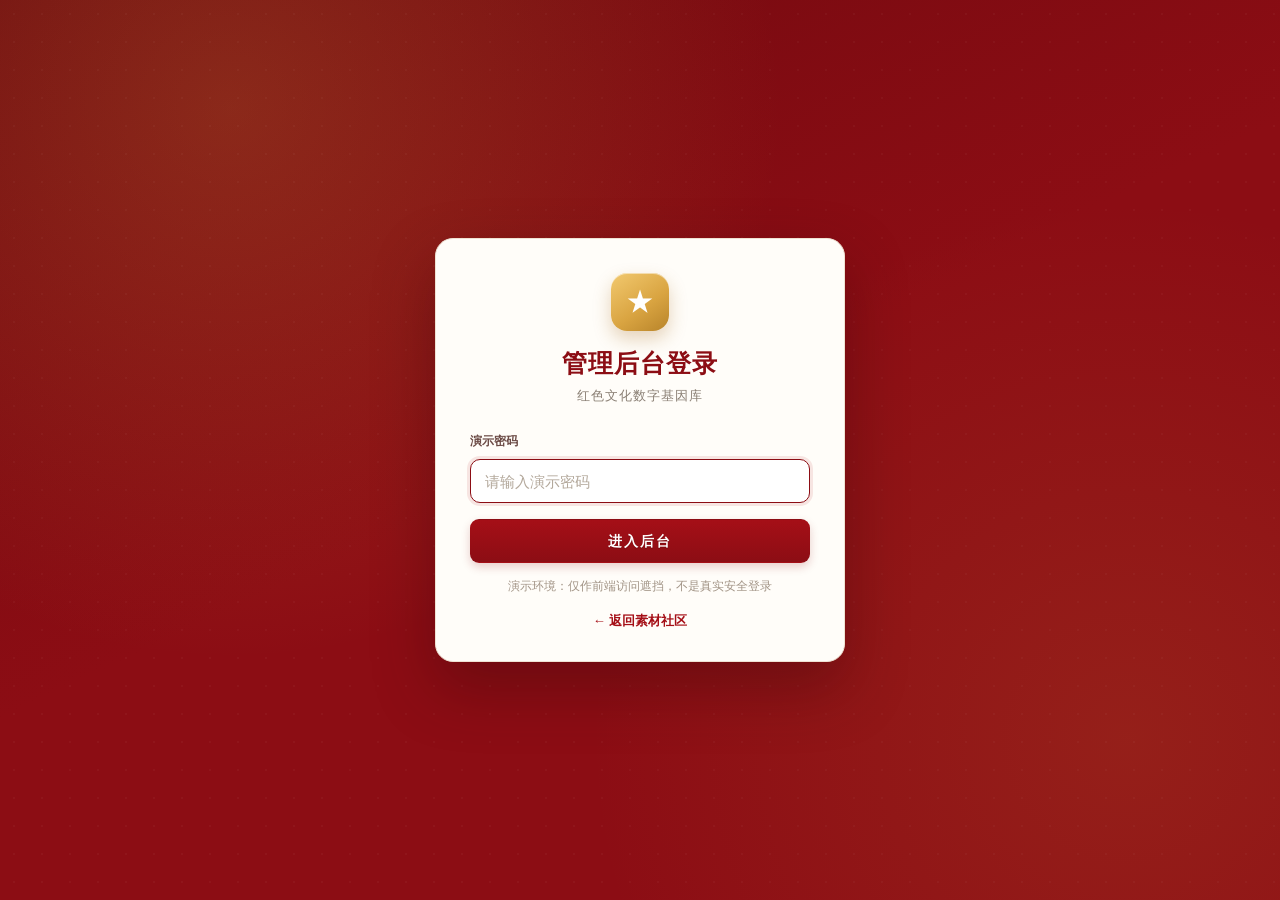
==== commit e45ddd76: "优化界面及一些功能添加ai助手" ====
--- a/admin-materials.html
+++ b/admin-materials.html
@@ -4,8 +4,9 @@
   <meta charset="UTF-8">
   <meta name="viewport" content="width=device-width, initial-scale=1.0">
   <title>素材管理 · 管理后台 · 红色文化数字基因库</title>
-  <link rel="stylesheet" href="css/common.css">
-  <link rel="stylesheet" href="css/admin.css">
+  <link rel="icon" type="image/svg+xml" href="assets/images/favicon.svg">
+  <link rel="stylesheet" href="css/common.css?v=20261117c">
+  <link rel="stylesheet" href="css/admin.css?v=20261117c">
 </head>
 <body class="admin-body admin-materials-body admin-locked">
   <header class="top-bar admin-top-bar">
@@ -40,7 +41,6 @@
       <div class="section-head">
         <div>
           <h1 id="materials-title">素材管理</h1>
-          <p class="section-desc">原始素材与本地投稿统一管理，统计口径与首页、详情页一致</p>
         </div>
       </div>
 
@@ -78,13 +78,6 @@
             <p class="overview-value" id="overview-total">0</p>
           </div>
           <p class="overview-note" id="overview-total-note">原始 0 · 投稿 0</p>
-        </article>
-        <article class="overview-card">
-          <p class="overview-label">今日上新 / 素材总量</p>
-          <div class="overview-main">
-            <p class="overview-value"><span id="overview-daily">0</span><span class="overview-sep"> / </span><span id="overview-daily-total">0</span></p>
-          </div>
-          <p class="overview-note">当天实际投稿数量</p>
         </article>
         <article class="overview-card">
           <p class="overview-label">累计浏览量</p>
@@ -231,10 +224,93 @@
     </div>
   </div>
 
+  <!-- 修改素材弹窗 -->
+  <div class="modal" id="edit-modal" hidden>
+    <div class="modal-backdrop" data-close-modal></div>
+    <div class="modal-dialog" role="dialog" aria-modal="true" aria-labelledby="edit-modal-title">
+      <div class="modal-head">
+        <h2 id="edit-modal-title">修改素材</h2>
+        <button type="button" class="modal-close" id="edit-close" aria-label="关闭修改素材弹窗">×</button>
+      </div>
+
+      <form class="modal-body upload-form" id="edit-form" novalidate>
+        <div class="form-grid">
+          <div class="form-field form-field-full">
+            <label for="edit-title">标题 <span class="required">*</span></label>
+            <input id="edit-title" name="title" type="text" maxlength="60" placeholder="请输入素材标题">
+            <p class="field-error" id="edit-title-error" role="alert" hidden></p>
+          </div>
+
+          <div class="form-field">
+            <label for="edit-author">作者 <span class="required">*</span></label>
+            <input id="edit-author" name="author" type="text" maxlength="30" placeholder="请输入作者姓名">
+            <p class="field-error" id="edit-author-error" role="alert" hidden></p>
+          </div>
+
+          <div class="form-field">
+            <label for="edit-author-role">身份地区</label>
+            <input id="edit-author-role" name="authorRole" type="text" maxlength="40"
+                   placeholder="如：教师，湖南">
+          </div>
+
+          <div class="form-field">
+            <label for="edit-location">地点</label>
+            <input id="edit-location" name="location" type="text" maxlength="60" placeholder="请输入素材所在地点">
+          </div>
+
+          <div class="form-field">
+            <label for="edit-date">日期</label>
+            <input id="edit-date" name="date" type="date">
+          </div>
+
+          <div class="form-field">
+            <label for="edit-series">系列 <span class="required">*</span></label>
+            <input id="edit-series" name="series" type="text" maxlength="30" placeholder="如：革命文物系列">
+            <p class="field-error" id="edit-series-error" role="alert" hidden></p>
+          </div>
+
+          <div class="form-field">
+            <label for="edit-tags">标签</label>
+            <input id="edit-tags" name="tags" type="text" maxlength="100"
+                   placeholder="多个标签用逗号分隔，如：长征, 旧址">
+          </div>
+
+          <div class="form-field">
+            <label for="edit-views">浏览量 <span class="required">*</span></label>
+            <input id="edit-views" name="views" type="number" min="0" step="1" inputmode="numeric">
+            <p class="field-error" id="edit-views-error" role="alert" hidden></p>
+          </div>
+
+          <div class="form-field">
+            <label for="edit-downloads">下载量 <span class="required">*</span></label>
+            <input id="edit-downloads" name="downloads" type="number" min="0" step="1" inputmode="numeric">
+            <p class="field-error" id="edit-downloads-error" role="alert" hidden></p>
+          </div>
+
+          <div class="form-field form-field-full">
+            <label for="edit-intro">简介 <span class="required">*</span></label>
+            <textarea id="edit-intro" name="intro" rows="4" maxlength="2000"
+                      placeholder="请填写素材简介"></textarea>
+            <p class="field-error" id="edit-intro-error" role="alert" hidden></p>
+          </div>
+        </div>
+
+        <p class="field-hint">修改保存在当前浏览器本地，首页、详情页与后台读取同一层数据；配图与音频不在此处修改。</p>
+
+        <p class="form-error" id="edit-error" role="alert" hidden></p>
+
+        <div class="modal-actions">
+          <button type="button" class="btn btn-outline" id="edit-cancel">取消</button>
+          <button type="submit" class="btn btn-red" id="edit-submit">保存修改</button>
+        </div>
+      </form>
+    </div>
+  </div>
+
   <div id="admin-toast" class="admin-toast" role="status" aria-live="polite"></div>
 
   <script src="js/data.js"></script>
   <script src="js/front-common.js"></script>
-  <script src="js/admin.js"></script>
+  <script src="js/admin.js?v=20261117d"></script>
 </body>
 </html>
--- a/css/common.css
+++ b/css/common.css
@@ -25,23 +25,32 @@
   --font-subtitle: 16px;
   --font-body: 14.5px;
   --font-tag: 12px;
+  --glass-bg-strong: linear-gradient(158deg, rgba(255, 255, 255, .92) 0%, rgba(255, 252, 246, .8) 100%);
+  --glass-blur: blur(18px) saturate(1.38);
+  --shadow-card:
+    0 1px 2px rgba(76, 48, 24, .05),
+    0 4px 10px rgba(76, 48, 24, .045),
+    0 22px 44px -20px rgba(90, 40, 20, .22);
+  --shadow-card-hover:
+    0 1px 2px rgba(76, 48, 24, .05),
+    0 10px 22px -6px rgba(110, 55, 28, .14),
+    0 32px 64px -22px rgba(110, 55, 28, .34);
+  --shadow-inset-light: inset 0 1px 0 rgba(255, 255, 255, .9);
+  --ease-out: cubic-bezier(.22, .61, .36, 1);
+  --header-h: 72px;
 }
 
 * { margin: 0; padding: 0; box-sizing: border-box; }
 
-html {
-  overflow-x: hidden;
-}
+html { overflow-x: clip; scroll-behavior: smooth; scroll-padding-top: calc(var(--header-h) + 18px); }
 
 [hidden] { display: none !important; }
 
 body {
   font-family: "Microsoft YaHei", "PingFang SC", "Hiragino Sans GB", sans-serif;
-  background: var(--bg);
   color: var(--text-main);
-  font-size: var(--font-body);
   line-height: 1.75;
-  overflow-x: hidden;
+  overflow-x: clip;
   -webkit-font-smoothing: antialiased;
 }
 
@@ -49,25 +58,39 @@
 
 h1, h2, h3 { line-height: 1.35; color: var(--text-main); }
 
-.hero-title,
-.footer-slogan,
-.section-head h1,
-.section-head h2,
-.detail-title {
+.hero-title, .footer-slogan, .section-head h1, .section-head h2, .detail-title {
   font-family: "STSong", "SimSun", "Source Han Serif SC", "Microsoft YaHei", sans-serif;
   font-weight: 800;
   color: var(--main-red-deep);
 }
 
-/* ---------- 顶部导航（红色实底吸顶） ---------- */
+/* ---------- 顶部导航（红色玻璃吸顶） ---------- */
+
 .top-bar {
   position: sticky;
   top: 0;
-  z-index: 50;
-  background: linear-gradient(100deg, #8c0d14 0%, #6f090f 100%);
-  color: #fff;
-  box-shadow: 0 4px 14px rgba(80, 8, 10, .22);
-  border-bottom: 2px solid var(--gold);
+  z-index: 80;
+  color: #fff;
+  background:
+    linear-gradient(100deg, rgba(140, 13, 20, .9) 0%, rgba(111, 9, 15, .92) 62%, rgba(96, 7, 13, .93) 100%);
+  -webkit-backdrop-filter: blur(18px) saturate(1.3);
+  backdrop-filter: blur(18px) saturate(1.3);
+  box-shadow:
+    0 1px 0 rgba(255, 255, 255, .08),
+    0 10px 30px -14px rgba(70, 6, 9, .55);
+  border-bottom: 1px solid rgba(217, 164, 65, .62);
+  transition: background .28s var(--ease-out), box-shadow .28s var(--ease-out);
+}
+
+.top-bar::after {
+  content: "";
+  position: absolute;
+  left: 0;
+  right: 0;
+  bottom: -1px;
+  height: 1px;
+  background: linear-gradient(90deg, transparent, rgba(243, 217, 163, .55) 18%, rgba(243, 217, 163, .55) 82%, transparent);
+  pointer-events: none;
 }
 
 .top-bar-inner {
@@ -75,7 +98,6 @@
   max-width: 1500px;
   margin: 0 auto;
   padding: 0 40px;
-  min-height: 70px;
   display: flex;
   align-items: center;
   justify-content: space-between;
@@ -96,11 +118,7 @@
   text-shadow: 0 1px 2px rgba(0, 0, 0, .28);
 }
 
-.logo-text {
-  overflow: hidden;
-  white-space: nowrap;
-  text-overflow: ellipsis;
-}
+.logo-text { overflow: hidden; white-space: nowrap; text-overflow: ellipsis; }
 
 .logo-mark {
   flex: none;
@@ -116,32 +134,30 @@
   box-shadow: inset 0 1px 0 rgba(255, 255, 255, .45);
 }
 
-.top-bar .nav {
-  display: flex;
-  align-items: center;
-  gap: 6px;
-  flex-wrap: wrap;
-}
+.top-bar .nav { display: flex; align-items: center; gap: 6px; flex-wrap: wrap; }
 
 .top-bar .nav a {
   position: relative;
   padding: 10px 15px;
-  border-radius: 7px;
-  color: rgba(255, 255, 255, .92);
+  border-radius: 9px;
+  color: rgba(255, 255, 255, .9);
   text-decoration: none;
   font-size: 15px;
   line-height: 1.2;
-  transition: background .18s ease, color .18s ease;
+  letter-spacing: .3px;
 }
 
 .top-bar .nav a:hover {
   background: rgba(255, 255, 255, .14);
   color: #fff;
+  box-shadow: inset 0 1px 0 rgba(255, 255, 255, .18);
 }
 
 .top-bar .nav a.active {
   color: #fff;
   font-weight: 700;
+  background: rgba(255, 255, 255, .1);
+  box-shadow: inset 0 1px 0 rgba(255, 255, 255, .16);
 }
 
 .top-bar .nav a.active::after {
@@ -149,24 +165,33 @@
   position: absolute;
   left: 15px;
   right: 15px;
-  bottom: 2px;
+  bottom: 3px;
   height: 2px;
   border-radius: 2px;
   background: var(--gold);
-}
-
-/* ---------- 通用卡片 ---------- */
+  box-shadow: 0 0 10px rgba(217, 164, 65, .65);
+}
+
+/* ---------- 通用卡片（毛玻璃） ---------- */
+
 .card {
-  background: var(--card-bg);
-  border: 1px solid var(--border);
+  position: relative;
+  background: var(--glass-bg);
+  -webkit-backdrop-filter: var(--glass-blur);
+  backdrop-filter: var(--glass-blur);
+  border: 1px solid var(--glass-border);
   border-radius: var(--radius);
-  box-shadow: var(--shadow-soft);
+  box-shadow: var(--shadow-card), var(--shadow-inset-light);
   overflow: hidden;
+  transition:
+    transform .32s var(--ease-out),
+    box-shadow .32s var(--ease-out),
+    border-color .32s var(--ease-out);
 }
 
 /* ---------- 标签 ---------- */
-.tag,
-.type-tag {
+
+.tag, .type-tag {
   display: inline-flex;
   align-items: center;
   padding: 3px 10px;
@@ -177,12 +202,10 @@
   line-height: 1.5;
 }
 
-.type-tag {
-  background: #fff5e8;
-  color: #9a641b;
-}
+.type-tag { background: #fff5e8; color: #9a641b; }
 
 /* ---------- 统计小项 ---------- */
+
 .stats-line {
   display: flex;
   flex-wrap: wrap;
@@ -191,67 +214,81 @@
   font-size: var(--font-tag);
 }
 
-.stat-item {
-  display: inline-flex;
-  align-items: center;
-  gap: 4px;
-  white-space: nowrap;
-}
-
-.stat-item .stat-icon {
-  width: 14px;
-  height: 14px;
-  flex: none;
-}
-
-/* ---------- 按钮 ---------- */
+.stat-item { display: inline-flex; align-items: center; gap: 4px; white-space: nowrap; }
+
+.stat-item .stat-icon { width: 14px; height: 14px; flex: none; }
+
+/* ---------- 按钮（质感 / 光泽 / 强引导） ---------- */
+
 .btn {
   display: inline-flex;
   align-items: center;
   justify-content: center;
   gap: 6px;
   border: 1px solid transparent;
-  border-radius: var(--radius-sm);
   padding: 10px 20px;
   font-size: var(--font-body);
   font-family: inherit;
   line-height: 1.2;
   cursor: pointer;
-  transition: background .18s ease, border-color .18s ease, color .18s ease, box-shadow .18s ease;
-}
-
-.btn-red { background: linear-gradient(180deg, #a50f17, #8c0d14); color: #fff; }
-.btn-red:hover { background: linear-gradient(180deg, #8c0d14, #6f090f); }
+  isolation: isolate;
+}
+
+.btn::after {
+  content: "";
+  position: absolute;
+  top: -30%;
+  left: -70%;
+  width: 42%;
+  height: 160%;
+  z-index: 0;
+  background: linear-gradient(100deg, transparent 0%, rgba(255, 255, 255, .5) 50%, transparent 100%);
+  transform: skewX(-18deg);
+  transition: left .55s var(--ease-out);
+  pointer-events: none;
+}
+
+.btn:hover::after { left: 128%; }
+
+.btn:active { transform: translateY(1px) scale(.995); }
+
+.btn-red {
+  color: #fff;
+  border-color: rgba(111, 9, 15, .55);
+  text-shadow: 0 1px 1px rgba(70, 4, 8, .35);
+}
 
 .btn-green { background: var(--btn-green); color: #fff; }
+
 .btn-green:hover { background: #24824d; }
 
 .btn-gold { background: var(--gold); color: #fff; }
+
 .btn-gold:hover { background: #c28f2f; }
 
 .btn-outline {
-  background: #fff;
   color: var(--main-red);
+  border-color: rgba(165, 15, 23, .55);
+  -webkit-backdrop-filter: blur(10px);
+  backdrop-filter: blur(10px);
+}
+
+.btn-outline:hover {
+  background: rgba(255, 255, 255, .95);
   border-color: var(--main-red);
-}
-
-.btn-outline:hover {
-  background: var(--tag-bg);
-}
-
-.btn:focus-visible,
-a:focus-visible,
-[tabindex="0"]:focus-visible {
+  box-shadow: inset 0 1px 0 rgba(255, 255, 255, .95), 0 10px 20px -10px rgba(140, 13, 20, .38);
+}
+
+.btn:disabled { opacity: .62; cursor: not-allowed; transform: none; }
+
+.btn:focus-visible, a:focus-visible, [tabindex="0"]:focus-visible {
   outline: 2px solid rgba(179, 19, 27, .45);
   outline-offset: 2px;
 }
 
 /* ---------- 表格（后台） ---------- */
-.table {
-  width: 100%;
-  border-collapse: collapse;
-  background: var(--card-bg);
-}
+
+.table { width: 100%; border-collapse: collapse; background: var(--card-bg); }
 
 .table th {
   background: linear-gradient(180deg, #8c0d14, #6f090f);
@@ -260,21 +297,219 @@
   font-size: var(--font-body);
 }
 
-.table td {
-  padding: 12px;
-  border-bottom: 1px solid var(--border);
+.table td { padding: 12px; border-bottom: 1px solid var(--border); }
+
+/* ============================================
+   2026-11 视觉升级 · 公共层
+   吸顶毛玻璃导航 / 卡片玻璃质感 / 按钮光泽
+   ============================================ */
+
+:root {
+  --glass-bg:
+    linear-gradient(158deg, rgba(255, 255, 255, .8) 0%, rgba(255, 252, 247, .58) 100%);
+  --glass-border: rgba(146, 104, 62, .16);
+  --glass-line: rgba(140, 13, 20, .07);
+  --glass-shadow:
+    inset 0 1px 0 rgba(255, 255, 255, .92),
+    0 2px 6px rgba(84, 40, 18, .06),
+    0 22px 44px -22px rgba(84, 32, 16, .38);
+  --shadow-lift:
+    inset 0 1px 0 rgba(255, 255, 255, .96),
+    0 2px 4px rgba(84, 40, 18, .06),
+    0 30px 56px -22px rgba(84, 28, 14, .42);
+  --ease-soft: cubic-bezier(.22, .68, .28, 1);
+}
+
+body {
+  background:
+    radial-gradient(circle at 10% -4%, rgba(217, 164, 65, .16), transparent 38%),
+    radial-gradient(circle at 94% 10%, rgba(165, 15, 23, .07), transparent 34%),
+    radial-gradient(circle at 50% 104%, rgba(217, 164, 65, .13), transparent 44%),
+    radial-gradient(rgba(140, 13, 20, .052) 1px, transparent 1.6px) 0 0 / 26px 26px,
+    var(--bg);
+  background-attachment: fixed;
+  font-size: 15px;
+}
+
+/* ---------- 吸顶毛玻璃导航 ---------- */
+
+.top-bar, .top-bar.admin-top-bar {
+  position: sticky;
+  top: 0;
+  z-index: 90;
+  padding: 0;
+  background:
+    linear-gradient(100deg, rgba(126, 10, 16, .9) 0%, rgba(96, 7, 12, .92) 100%);
+  border-bottom: 1px solid rgba(243, 217, 163, .3);
+  box-shadow:
+    inset 0 1px 0 rgba(255, 255, 255, .12),
+    0 12px 32px -16px rgba(52, 3, 6, .55);
+  -webkit-backdrop-filter: blur(18px) saturate(1.55);
+  backdrop-filter: blur(18px) saturate(1.55);
+}
+
+.top-bar-inner { min-height: 74px; }
+
+.top-bar .nav a { transition: background .2s ease, color .2s ease, transform .2s ease; }
+
+.top-bar .nav a:hover { transform: translateY(-1px); }
+
+/* ---------- 卡片玻璃基底 ---------- */
+
+.card, .material-card, .top5-main, .top5-mini, .filter-card, .detail-card, .related-card, .audio-box, .empty-state, .not-found, .stat-card, .panel, .list-panel, .overview-card, .filter-bar {
+  background: var(--glass-bg);
+  border: 1px solid var(--glass-border);
+  -webkit-backdrop-filter: blur(16px) saturate(1.35);
+  backdrop-filter: blur(16px) saturate(1.35);
+  box-shadow: var(--glass-shadow);
+}
+
+/* 卡片悬浮上浮与图片微动 */
+
+.material-card, .related-card, .top5-main, .top5-mini, .stat-card, .panel, .overview-card, .card {
+  transition:
+    transform .34s var(--ease-soft),
+    box-shadow .34s var(--ease-soft),
+    border-color .34s var(--ease-soft);
+  will-change: transform;
+}
+
+.material-card:hover, .material-card:focus-visible, .related-card:hover, .related-card:focus-visible, .stat-card:hover, .overview-card:hover {
+  transform: translateY(-6px);
+  border-color: rgba(217, 164, 65, .62);
+  box-shadow: var(--shadow-lift);
+  outline: none;
+}
+
+.material-card .cover, .related-cover img, .top5-main-cover img, .top5-mini-cover img {
+  transition: transform .55s var(--ease-soft), filter .45s ease;
+}
+
+.material-card:hover .cover, .material-card:focus-visible .cover, .related-card:hover .related-cover img, .related-card:focus-visible .related-cover img {
+  transform: scale(1.055);
+  filter: saturate(1.06) contrast(1.02);
+}
+
+.top5-main:hover .top5-main-cover img, .top5-mini:hover .top5-mini-cover img {
+  transform: scale(1.045);
+}
+
+/* ---------- 按钮光泽质感 ---------- */
+
+.btn {
+  position: relative;
+  overflow: hidden;
+  border-radius: 10px;
+  font-weight: 700;
+  letter-spacing: .4px;
+  transition:
+    transform .2s var(--ease-soft),
+    box-shadow .2s var(--ease-soft),
+    background .2s ease,
+    border-color .2s ease,
+    color .2s ease;
+}
+
+.btn-red {
+  background: linear-gradient(180deg, #c01a23 0%, #a50f17 52%, #8a0c13 100%);
+  box-shadow:
+    inset 0 1px 0 rgba(255, 255, 255, .32),
+    inset 0 -1px 0 rgba(80, 4, 8, .35),
+    0 10px 22px -12px rgba(111, 9, 15, .85);
+}
+
+.btn-red:hover {
+  background: linear-gradient(180deg, #cb2029 0%, #ad1019 52%, #8c0d14 100%);
+  transform: translateY(-2px);
+  box-shadow:
+    inset 0 1px 0 rgba(255, 255, 255, .38),
+    0 16px 28px -14px rgba(111, 9, 15, .95);
+}
+
+.btn-red:active {
+  transform: translateY(0);
+  box-shadow:
+    inset 0 2px 5px rgba(70, 3, 6, .38),
+    0 6px 14px -10px rgba(111, 9, 15, .8);
+}
+
+.btn-outline {
+  background: rgba(255, 255, 255, .76);
+  box-shadow:
+    inset 0 1px 0 rgba(255, 255, 255, .9),
+    0 8px 18px -14px rgba(111, 9, 15, .55);
+}
+
+.btn-outline:hover { transform: translateY(-1px); }
+
+/* 主按钮掠过式高光 */
+
+.btn-red::before {
+  content: "";
+  position: absolute;
+  inset: -1px;
+  background: linear-gradient(105deg,
+    transparent 24%,
+    rgba(255, 255, 255, .42) 46%,
+    rgba(255, 255, 255, .16) 56%,
+    transparent 72%);
+  transform: translateX(-130%);
+  transition: transform .7s var(--ease-soft);
+  pointer-events: none;
+}
+
+.btn-red:hover::before { transform: translateX(130%); }
+
+/* ---------- 标签细腻化 ---------- */
+
+.tag, .type-tag {
+  border: 1px solid rgba(140, 13, 20, .07);
+  box-shadow: inset 0 1px 0 rgba(255, 255, 255, .7);
+}
+
+/* ---------- 减少动态效果降级 ---------- */
+
+@media (prefers-reduced-motion: reduce) {
+  *, *::before, *::after { scroll-behavior: auto !important; }
+  .material-card:hover, .material-card:focus-visible, .related-card:hover, .related-card:focus-visible, .stat-card:hover, .overview-card:hover, .btn-red:hover, .btn-outline:hover, .top-bar .nav a:hover {
+    transform: none !important;
+  }
+  .material-card:hover .cover, .material-card:focus-visible .cover, .related-card:hover .related-cover img, .top5-main:hover .top5-main-cover img, .top5-mini:hover .top5-mini-cover img, .btn-red::before {
+    transform: none !important;
+  }
 }
 
 /* ---------- 响应式基础 ---------- */
+
 @media (max-width: 760px) {
-  .top-bar-inner {
-    padding: 10px 16px;
-    flex-direction: column;
-    align-items: flex-start;
-    gap: 6px;
-  }
-
+  .top-bar-inner { padding: 10px 16px; flex-direction: column; align-items: flex-start; gap: 6px; }
   .top-bar .logo { font-size: 17px; }
   .top-bar .nav { width: 100%; gap: 2px; }
   .top-bar .nav a { padding: 7px 10px; font-size: 13px; }
-}+}
+
+/* ---------- 可访问性与降级 ---------- */
+
+/* 弹窗打开时关闭页面毛玻璃：遮罩之外的内容保持清晰，只做压暗 */
+body.modal-open * {
+  -webkit-backdrop-filter: none !important;
+  backdrop-filter: none !important;
+}
+
+@supports not ((backdrop-filter: blur(1px)) or (-webkit-backdrop-filter: blur(1px))) {
+  .card, .btn-outline { background: rgba(255, 253, 249, .97); }
+  .top-bar { background: linear-gradient(100deg, #8c0d14 0%, #6f090f 100%); }
+}
+
+@media (prefers-reduced-motion: reduce) {
+  html { scroll-behavior: auto; }
+  *, *::before, *::after {
+    animation-duration: .001ms !important;
+    animation-iteration-count: 1 !important;
+    transition-duration: .001ms !important;
+  }
+  .card, .material-card, .related-card, .stat-card, .panel, .overview-card, .top5-main, .top5-mini, .list-panel, .filter-card {
+    transform: none !important;
+  }
+  .btn::after { display: none; }
+}
--- a/css/admin.css
+++ b/css/admin.css
@@ -365,12 +365,6 @@
   font-size: 12.5px;
 }
 
-.stat-sep {
-  color: #c9bbaa;
-  font-size: 22px;
-  font-weight: 600;
-}
-
 /* ---------- 看板主体 ---------- */
 .dashboard-grid {
   display: grid;
@@ -379,82 +373,9 @@
   align-items: start;
 }
 
-.dashboard-side {
-  display: grid;
-  gap: 18px;
-  min-width: 0;
-}
-
 .panel-chart {
   display: flex;
   flex-direction: column;
-}
-
-/* ---------- CSS 横向条形图 ---------- */
-.bar-chart {
-  display: flex;
-  flex-direction: column;
-  gap: 16px;
-  padding: 20px;
-}
-
-.bar-row {
-  min-width: 0;
-}
-
-.bar-head {
-  display: flex;
-  align-items: baseline;
-  justify-content: space-between;
-  gap: 12px;
-  margin-bottom: 6px;
-}
-
-.bar-label {
-  color: #4b443c;
-  font-size: 13px;
-  overflow: hidden;
-  white-space: nowrap;
-  text-overflow: ellipsis;
-}
-
-.bar-value {
-  color: var(--admin-ink);
-  font-size: 13px;
-  font-weight: 700;
-  font-variant-numeric: tabular-nums;
-}
-
-.bar-track {
-  height: 10px;
-  border-radius: 999px;
-  background: #f4ece2;
-  overflow: hidden;
-}
-
-.bar-fill {
-  height: 100%;
-  border-radius: 999px;
-  transition: width .3s ease;
-}
-
-.bar-red {
-  background: linear-gradient(90deg, #a50f17, #8c0d14);
-}
-
-.bar-gold {
-  background: linear-gradient(90deg, #e6b957, var(--gold));
-}
-
-.bar-green {
-  background: linear-gradient(90deg, #9fbe8f, #5f8a63);
-}
-
-.bar-empty {
-  padding: 18px 0;
-  color: var(--admin-muted);
-  font-size: 13px;
-  text-align: center;
 }
 
 /* ---------- 白色面板 ---------- */
@@ -556,7 +477,12 @@
 }
 
 .hot-table .col-title {
-  width: 42%;
+  width: 36%;
+}
+
+.hot-table th:nth-child(3),
+.hot-table td:nth-child(3) {
+  white-space: nowrap;
 }
 
 .admin-body .table.hot-table th {
@@ -743,7 +669,7 @@
 /* ---------- 素材管理：概览卡 ---------- */
 .overview-grid {
   display: grid;
-  grid-template-columns: repeat(4, minmax(0, 1fr));
+  grid-template-columns: repeat(3, minmax(0, 1fr));
   gap: 16px;
   margin: 0 0 18px;
 }
@@ -794,12 +720,6 @@
   height: 100%;
 }
 
-.overview-sep {
-  margin: 0 3px;
-  color: #c9bbaa;
-  font-weight: 500;
-}
-
 .overview-unit {
   margin-left: 4px;
   color: var(--admin-muted);
@@ -813,7 +733,6 @@
 }
 
 .is-complete .overview-value,
-.is-complete .overview-sep,
 .is-complete .overview-note {
   color: var(--btn-green);
 }
@@ -1098,11 +1017,12 @@
 
 .action-sep {
   margin: 0 5px;
-  color: #c9bbaa;
+  color: var(--main-red);
 }
 
 .action-disabled {
-  color: #b9ada0;
+  color: var(--main-red);
+  font-weight: 600;
   cursor: not-allowed;
 }
 
@@ -1280,6 +1200,7 @@
 
 .form-field input[type="text"],
 .form-field input[type="date"],
+.form-field input[type="number"],
 .form-field input[type="file"],
 .form-field textarea {
   width: 100%;
@@ -1491,9 +1412,12 @@
     padding: 22px 20px 44px;
   }
 
-  .stat-grid,
+  .stat-grid {
+    grid-template-columns: repeat(2, minmax(0, 1fr));
+  }
+
   .overview-grid {
-    grid-template-columns: repeat(2, minmax(0, 1fr));
+    grid-template-columns: repeat(3, minmax(0, 1fr));
   }
 
   .dashboard-grid {
@@ -1517,8 +1441,7 @@
   }
 
   .stat-grid,
-  .overview-grid,
-  .dashboard-side {
+  .overview-grid {
     grid-template-columns: minmax(0, 1fr);
   }
 
@@ -1634,17 +1557,13 @@
   padding: 0 0 16px;
 }
 
-.bar-chart {
-  padding: 8px 0 2px;
-}
-
 .admin-body .table th {
   background: linear-gradient(180deg, #8c0d14, #6f090f);
 }
 
 /* ---------- 素材管理概览与工具栏 ---------- */
 .overview-grid {
-  grid-template-columns: repeat(4, minmax(0, 1fr));
+  grid-template-columns: repeat(3, minmax(0, 1fr));
   gap: 16px;
 }
 
@@ -1681,6 +1600,11 @@
   width: 100%;
   margin: 0;
   padding: 0;
+}
+
+/* 说明行移除后，标题区与筛选栏之间保留与列表同等节奏的间距 */
+.materials-section > .section-head {
+  margin-bottom: 18px;
 }
 
 .admin-hero-decor {
@@ -1738,7 +1662,7 @@
 
 /* ---------- 上传弹窗统一视觉 ---------- */
 .modal-backdrop {
-  background: rgba(60, 15, 18, .55);
+  background: rgba(34, 26, 23, .56);
 }
 
 .modal-dialog {
@@ -1748,16 +1672,286 @@
   box-shadow: 0 28px 70px rgba(60, 15, 18, .32);
 }
 
-.modal-dialog::before {
-  content: "";
-  position: absolute;
-  top: 0;
-  left: 0;
-  right: 0;
-  height: 3px;
-  z-index: 2;
-  background: linear-gradient(90deg, #6f090f 0%, #a50f17 55%, #d9a441 100%);
-  pointer-events: none;
+/* ============================================
+   2026-11 视觉升级 · 管理后台
+   ============================================ */
+
+.admin-main {
+  max-width: 1440px;
+  padding: 38px 44px 72px;
+}
+
+.section-head h1,
+.section-head h2 {
+  font-size: 27px;
+  letter-spacing: .8px;
+}
+
+.section-desc {
+  margin-top: 8px;
+  font-size: 13.5px;
+}
+
+/* ---------- 指标卡：玻璃悬浮 ---------- */
+.stat-grid {
+  gap: 22px;
+  margin: 24px 0 26px;
+}
+
+.stat-card,
+.overview-card {
+  min-height: 128px;
+  padding: 24px;
+  background: var(--glass-bg);
+  border: 1px solid var(--glass-border);
+  border-radius: 18px;
+  box-shadow: var(--glass-shadow);
+}
+
+.stat-card:hover,
+.overview-card:hover {
+  transform: translateY(-6px);
+  box-shadow: var(--shadow-lift);
+}
+
+.stat-icon {
+  width: 54px;
+  height: 54px;
+  border-radius: 15px;
+  box-shadow:
+    inset 0 1px 0 rgba(255, 255, 255, .35),
+    0 10px 20px -12px rgba(111, 9, 15, .55);
+}
+
+.stat-value {
+  font-size: 33px;
+}
+
+.stat-label {
+  margin-top: 7px;
+  letter-spacing: .3px;
+}
+
+/* ---------- 看板面板：玻璃与悬浮 ---------- */
+.dashboard-grid {
+  gap: 24px;
+}
+
+.panel {
+  background: var(--glass-bg);
+  border: 1px solid var(--glass-border);
+  border-radius: 18px;
+  box-shadow: var(--glass-shadow);
+  -webkit-backdrop-filter: blur(16px) saturate(1.35);
+  backdrop-filter: blur(16px) saturate(1.35);
+  transition:
+    transform .34s var(--ease-soft),
+    box-shadow .34s var(--ease-soft),
+    border-color .34s var(--ease-soft);
+}
+
+.panel:hover {
+  transform: translateY(-6px);
+  border-color: rgba(217, 164, 65, .5);
+  box-shadow: var(--shadow-lift);
+}
+
+.panel-title {
+  font-size: 17px;
+  letter-spacing: .3px;
+}
+
+.table-wrap {
+  border-radius: 14px;
+  background: rgba(255, 255, 255, .38);
+}
+
+.table-wrap:hover {
+  box-shadow: none;
+}
+
+.admin-body .table {
+  background: transparent;
+}
+
+.admin-body .table th {
+  font-weight: 700;
+  letter-spacing: .3px;
+  box-shadow: inset 0 1px 0 rgba(255, 255, 255, .12);
+}
+
+.admin-body .table tbody tr {
+  transition: background .2s ease;
+}
+
+.admin-body .table tbody tr:hover {
+  background: rgba(251, 233, 234, .45);
+}
+
+/* ---------- 素材管理 ---------- */
+.overview-grid {
+  gap: 22px;
+  margin: 22px 0;
+}
+
+.overview-card {
+  min-height: 128px;
+}
+
+.filter-bar {
+  padding: 18px 20px;
+  background: var(--glass-bg);
+  border: 1px solid var(--glass-border);
+  border-radius: 18px;
+  box-shadow: var(--glass-shadow);
+  -webkit-backdrop-filter: blur(16px) saturate(1.3);
+  backdrop-filter: blur(16px) saturate(1.3);
+}
+
+.filter-select,
+.filter-search {
+  background: rgba(255, 255, 255, .84);
+  border-color: rgba(140, 13, 20, .1);
+  box-shadow: inset 0 1px 0 rgba(255, 255, 255, .9);
+}
+
+.list-panel {
+  background: var(--glass-bg);
+  border: 1px solid var(--glass-border);
+  border-radius: 18px;
+  box-shadow: var(--glass-shadow);
+  -webkit-backdrop-filter: blur(16px) saturate(1.3);
+  backdrop-filter: blur(16px) saturate(1.3);
+}
+
+/* ---------- 素材表头吸顶 ----------
+   表格需横向滚动（.table-wrap 是滚动容器），无法用纯 CSS sticky，
+   这里改用与原表同宽同列的克隆表头，固定到导航下方。 */
+.sticky-table-head {
+  position: fixed;
+  z-index: 60;
+  overflow: hidden;
+  background: linear-gradient(180deg, #cf3a30 0%, #b5201f 54%, #8c0d14 100%);
+}
+
+.sticky-table-head[hidden] {
+  display: none;
+}
+
+.sticky-table-head .sticky-head-table {
+  margin: 0;
+  border-collapse: collapse;
+}
+
+/* ---------- 素材表头：朱红渐变 + 一圈金色细线 ----------
+   表头只有底色与 1px 描边，无图案、无发光、无阴影；
+   克隆表头同为 .list-table，自动套用同一套底色、描边与列宽。 */
+.admin-body .table.list-table thead {
+  background-image: linear-gradient(180deg, #cf3a30 0%, #b5201f 54%, #8c0d14 100%);
+  background-color: #8c0d14;
+}
+
+.admin-body .table.list-table th {
+  background: transparent;
+  border-top: 1px solid rgba(217, 164, 65, .72);
+  border-bottom: 1px solid rgba(217, 164, 65, .72);
+  box-shadow: none;
+  color: #f6e7cf;
+}
+
+.admin-body .table.list-table th:first-child {
+  border-left: 1px solid rgba(217, 164, 65, .72);
+}
+
+.admin-body .table.list-table th:last-child {
+  border-right: 1px solid rgba(217, 164, 65, .72);
+}
+
+.modal-dialog {
+  background: linear-gradient(180deg, #fffdf9 0%, #fbf3ec 100%);
+  border: 1px solid rgba(255, 255, 255, .8);
+  box-shadow:
+    inset 0 1px 0 rgba(255, 255, 255, .9),
+    0 34px 80px -24px rgba(60, 15, 18, .55);
+}
+
+/* ---------- 响应式 ---------- */
+@media (max-width: 1100px) {
+  .admin-main { padding: 28px 26px 60px; }
+  .stat-grid { gap: 18px; }
+  .overview-grid { gap: 18px; }
+}
+
+@media (max-width: 760px) {
+  .admin-main { padding: 22px 16px 52px; }
+  .stat-grid { grid-template-columns: repeat(2, minmax(0, 1fr)); gap: 14px; }
+  .overview-grid { grid-template-columns: minmax(0, 1fr); gap: 14px; }
+  .stat-card,
+  .overview-card { min-height: 112px; padding: 18px; }
+  .stat-value { font-size: 27px; }
+  .panel { padding: 16px; }
+  .panel:hover { transform: none; }
+}
+
+@media (max-width: 480px) {
+  .stat-card {
+    min-height: 0;
+    padding: 14px;
+    gap: 10px;
+    align-items: flex-start;
+  }
+  .stat-icon {
+    width: 40px;
+    height: 40px;
+    border-radius: 11px;
+  }
+  .stat-body { min-width: 0; }
+  .stat-value { font-size: 21px; line-height: 1.2; }
+  .stat-value-title {
+    font-size: 15px;
+    line-height: 1.35;
+    display: -webkit-box;
+    -webkit-line-clamp: 2;
+    -webkit-box-orient: vertical;
+    overflow: hidden;
+  }
+  .stat-label { font-size: 11px; line-height: 1.4; }
+  .stat-grid { gap: 12px; }
+  .table-wrap { overflow-x: auto; -webkit-overflow-scrolling: touch; }
+  .admin-body .table { min-width: 620px; }
+}
+
+@media (max-width: 480px) {
+  .admin-body .table { min-width: 0; }
+  .dashboard-grid { grid-template-columns: minmax(0, 1fr); }
+  .admin-body .table th,
+  .admin-body .table td {
+    padding: 8px 6px;
+    font-size: 12px;
+  }
+  .admin-body .table th:nth-child(3),
+  .admin-body .table td:nth-child(3),
+  .admin-body .table th:nth-child(5),
+  .admin-body .table td:nth-child(5) {
+    display: none;
+  }
+
+  /* 热度表：覆盖桌面端的 18px 单元格内边距，避免窄屏被裁 */
+  .admin-body .table.hot-table th,
+  .admin-body .table.hot-table td {
+    padding: 7px 5px;
+    font-size: 12px;
+  }
+  .admin-body .table.hot-table .num { font-size: 12px; }
+  .hot-table .col-rank { width: 46px; }
+  .hot-table .col-title { width: auto; }
+  .rank-badge-table {
+    min-width: 0;
+    padding: 2px 6px;
+    font-size: 11px;
+  }
+  .hot-title-main { font-size: 12px; line-height: 1.4; }
+  .hot-title-sub { font-size: 11px; }
 }
 
 .modal-head {
@@ -1860,3 +2054,399 @@
   background: linear-gradient(180deg, #8c0d14, #6f090f);
 }
 
+/* ---------- 平板档位：纠正后置栅格声明，避免热度表被挤压 ---------- */
+@media (max-width: 1100px) {
+  .stat-grid {
+    grid-template-columns: repeat(2, minmax(0, 1fr));
+  }
+
+  .dashboard-grid {
+    grid-template-columns: minmax(0, 1fr);
+  }
+}
+
+/* 热度表在平板档位收紧内边距，避免“类型”列竖排折行 */
+@media (max-width: 1100px) and (min-width: 481px) {
+  .admin-body .table.hot-table th,
+  .admin-body .table.hot-table td {
+    padding: 11px 10px;
+    font-size: 13px;
+  }
+  .admin-body .table.hot-table .num { font-size: 13px; }
+  .hot-table .col-rank { width: 62px; }
+  .hot-table .col-title { width: 34%; }
+  .hot-table th:nth-child(3),
+  .hot-table td:nth-child(3) { white-space: nowrap; }
+}
+
+/* ---------- 数据看板：左侧排行榜整列 + 右侧 2×2 指标卡 + 环形图 ---------- */
+.dashboard-section > .section-head {
+  margin-bottom: 20px;
+}
+
+.dashboard-grid {
+  grid-template-columns: minmax(0, 2.57fr) minmax(0, 1fr);
+  gap: 22px;
+  align-items: stretch;
+}
+
+.panel-hot {
+  min-width: 0;
+}
+
+/* 排行榜占主导：拉大行高与主标题字号 */
+.admin-body .table.hot-table th,
+.admin-body .table.hot-table td {
+  padding: 24px 22px;
+}
+
+.admin-body .table.hot-table .hot-title-main {
+  font-size: 15.5px;
+}
+
+.dashboard-side {
+  display: grid;
+  grid-template-rows: auto minmax(min-content, 1fr);
+  gap: 14px;
+  min-width: 0;
+}
+
+/* 右侧四张指标卡：田字格 2×2，等宽等高；窄栏下整体收紧 */
+.stat-grid-side {
+  display: grid;
+  grid-template-columns: repeat(2, minmax(0, 1fr));
+  grid-auto-rows: minmax(104px, 1fr);
+  gap: 10px;
+  margin: 0;
+  min-width: 0;
+}
+
+.stat-grid-side .stat-card {
+  min-height: 0;
+  padding: 13px 14px;
+  gap: 10px;
+  border-radius: 13px;
+}
+
+.stat-grid-side .stat-icon {
+  width: 32px;
+  height: 32px;
+  border-radius: 10px;
+}
+
+.stat-grid-side .stat-icon svg {
+  width: 17px;
+  height: 17px;
+}
+
+.stat-grid-side .stat-value {
+  font-size: 21px;
+}
+
+.stat-grid-side .stat-value-title {
+  font-size: 12px;
+  line-height: 1.28;
+}
+
+.stat-grid-side .stat-label {
+  margin-top: 2px;
+  font-size: 11px;
+}
+
+/* 类型分布：环形图收进右栏，随栏高伸展 */
+.panel-donut {
+  display: flex;
+  flex-direction: column;
+  min-width: 0;
+}
+
+.donut-chart {
+  flex: 1;
+  display: flex;
+  flex-direction: column;
+  align-items: center;
+  justify-content: center;
+  gap: 12px;
+  padding: 0 0 2px;
+  min-height: 0;
+}
+
+.donut-visual {
+  position: relative;
+  flex: none;
+  width: 176px;
+  height: 176px;
+}
+
+.donut-svg {
+  display: block;
+  width: 100%;
+  height: 100%;
+}
+
+.donut-hole {
+  position: absolute;
+  inset: 0;
+  display: flex;
+  flex-direction: column;
+  align-items: center;
+  justify-content: center;
+  gap: 1px;
+  pointer-events: none;
+}
+
+.donut-total {
+  color: var(--admin-ink);
+  font-size: 27px;
+  font-weight: 800;
+  line-height: 1.05;
+  letter-spacing: -.5px;
+  font-variant-numeric: tabular-nums;
+}
+
+.donut-total-note {
+  color: var(--admin-muted);
+  font-size: 11.5px;
+  letter-spacing: .6px;
+}
+
+.donut-legend {
+  display: flex;
+  flex-wrap: wrap;
+  align-items: center;
+  justify-content: center;
+  gap: 8px 22px;
+  margin: 0;
+  padding: 0;
+  list-style: none;
+}
+
+.donut-item {
+  display: inline-flex;
+  align-items: center;
+  gap: 7px;
+  min-width: 0;
+}
+
+.donut-dot {
+  flex: none;
+  width: 9px;
+  height: 9px;
+  border-radius: 50%;
+}
+
+.donut-name {
+  color: var(--admin-ink);
+  font-size: 13px;
+  font-weight: 700;
+}
+
+.donut-meta {
+  color: var(--admin-muted);
+  font-size: 12.5px;
+  font-variant-numeric: tabular-nums;
+}
+
+@media (max-width: 1100px) {
+  .dashboard-grid {
+    grid-template-columns: minmax(0, 1fr);
+  }
+
+  .dashboard-side {
+    grid-template-rows: none;
+  }
+
+  /* 单列时恢复舒展的卡片尺寸 */
+  .stat-grid-side {
+    grid-auto-rows: minmax(116px, auto);
+    gap: 12px;
+  }
+
+  .stat-grid-side .stat-card {
+    padding: 16px 18px;
+    gap: 13px;
+    border-radius: 15px;
+  }
+
+  .stat-grid-side .stat-icon {
+    width: 42px;
+    height: 42px;
+    border-radius: 12px;
+  }
+
+  .stat-grid-side .stat-icon svg {
+    width: 20px;
+    height: 20px;
+  }
+
+  .stat-grid-side .stat-value {
+    font-size: 26px;
+  }
+
+  .stat-grid-side .stat-value-title {
+    font-size: 14.5px;
+  }
+
+  .stat-grid-side .stat-label {
+    font-size: 12px;
+  }
+
+  .donut-chart {
+    flex: none;
+    flex-direction: row;
+    flex-wrap: wrap;
+    justify-content: center;
+    gap: 30px;
+    padding: 6px 0 2px;
+  }
+
+  .donut-visual {
+    width: 182px;
+    height: 182px;
+  }
+
+  .donut-total {
+    font-size: 28px;
+  }
+}
+
+/* 双栏但宽度收紧时，热表与指标卡同步收紧，避免横向溢出与文字折行 */
+@media (min-width: 1101px) and (max-width: 1240px) {
+  .admin-body .table.hot-table th,
+  .admin-body .table.hot-table td {
+    padding: 21px 14px;
+    font-size: 13.5px;
+  }
+
+  .admin-body .table.hot-table .num {
+    font-size: 13.5px;
+  }
+
+  .admin-body .table.hot-table .hot-title-main {
+    font-size: 14px;
+  }
+
+  .hot-table {
+    min-width: 0;
+  }
+
+  .hot-table .col-rank {
+    width: 62px;
+  }
+
+  .hot-table .col-title {
+    width: 36%;
+  }
+
+  .hot-table th:nth-child(3),
+  .hot-table td:nth-child(3) {
+    white-space: normal;
+  }
+
+  .stat-grid-side {
+    grid-auto-rows: minmax(92px, 1fr);
+    gap: 8px;
+  }
+
+  .stat-grid-side .stat-card {
+    padding: 10px 11px;
+    gap: 7px;
+    border-radius: 12px;
+  }
+
+  .stat-grid-side .stat-icon {
+    width: 24px;
+    height: 24px;
+    border-radius: 8px;
+  }
+
+  .stat-grid-side .stat-icon svg {
+    width: 14px;
+    height: 14px;
+  }
+
+  .stat-grid-side .stat-value {
+    font-size: 18px;
+  }
+
+  .stat-grid-side .stat-value-title {
+    font-size: 11px;
+  }
+
+  .stat-grid-side .stat-label {
+    font-size: 10px;
+  }
+
+  .donut-visual {
+    width: 144px;
+    height: 144px;
+  }
+
+  .donut-total {
+    font-size: 22px;
+  }
+
+  .donut-total-note {
+    font-size: 10.5px;
+  }
+
+  .donut-legend {
+    gap: 6px 14px;
+  }
+
+  .donut-name {
+    font-size: 12px;
+  }
+
+  .donut-meta {
+    font-size: 11.5px;
+  }
+}
+
+/* 双栏但右栏偏窄时，图例改为竖排，避免换行错落 */
+@media (min-width: 1101px) and (max-width: 1366px) {
+  .donut-legend {
+    flex-direction: column;
+    align-items: flex-start;
+    width: max-content;
+    max-width: 100%;
+    margin: 0 auto;
+    gap: 5px 0;
+  }
+}
+
+@media (max-width: 720px) {
+  .dashboard-section > .section-head {
+    margin-bottom: 16px;
+  }
+
+  .stat-grid-side {
+    grid-template-columns: minmax(0, 1fr);
+    grid-auto-rows: minmax(84px, 1fr);
+  }
+
+  .donut-chart {
+    flex-direction: column;
+    gap: 14px;
+  }
+
+  .donut-visual {
+    width: 156px;
+    height: 156px;
+  }
+
+  .donut-total {
+    font-size: 25px;
+  }
+
+  .donut-legend {
+    gap: 6px 18px;
+  }
+
+  .admin-body .table.hot-table th,
+  .admin-body .table.hot-table td {
+    padding: 12px 14px;
+  }
+}
+
+
